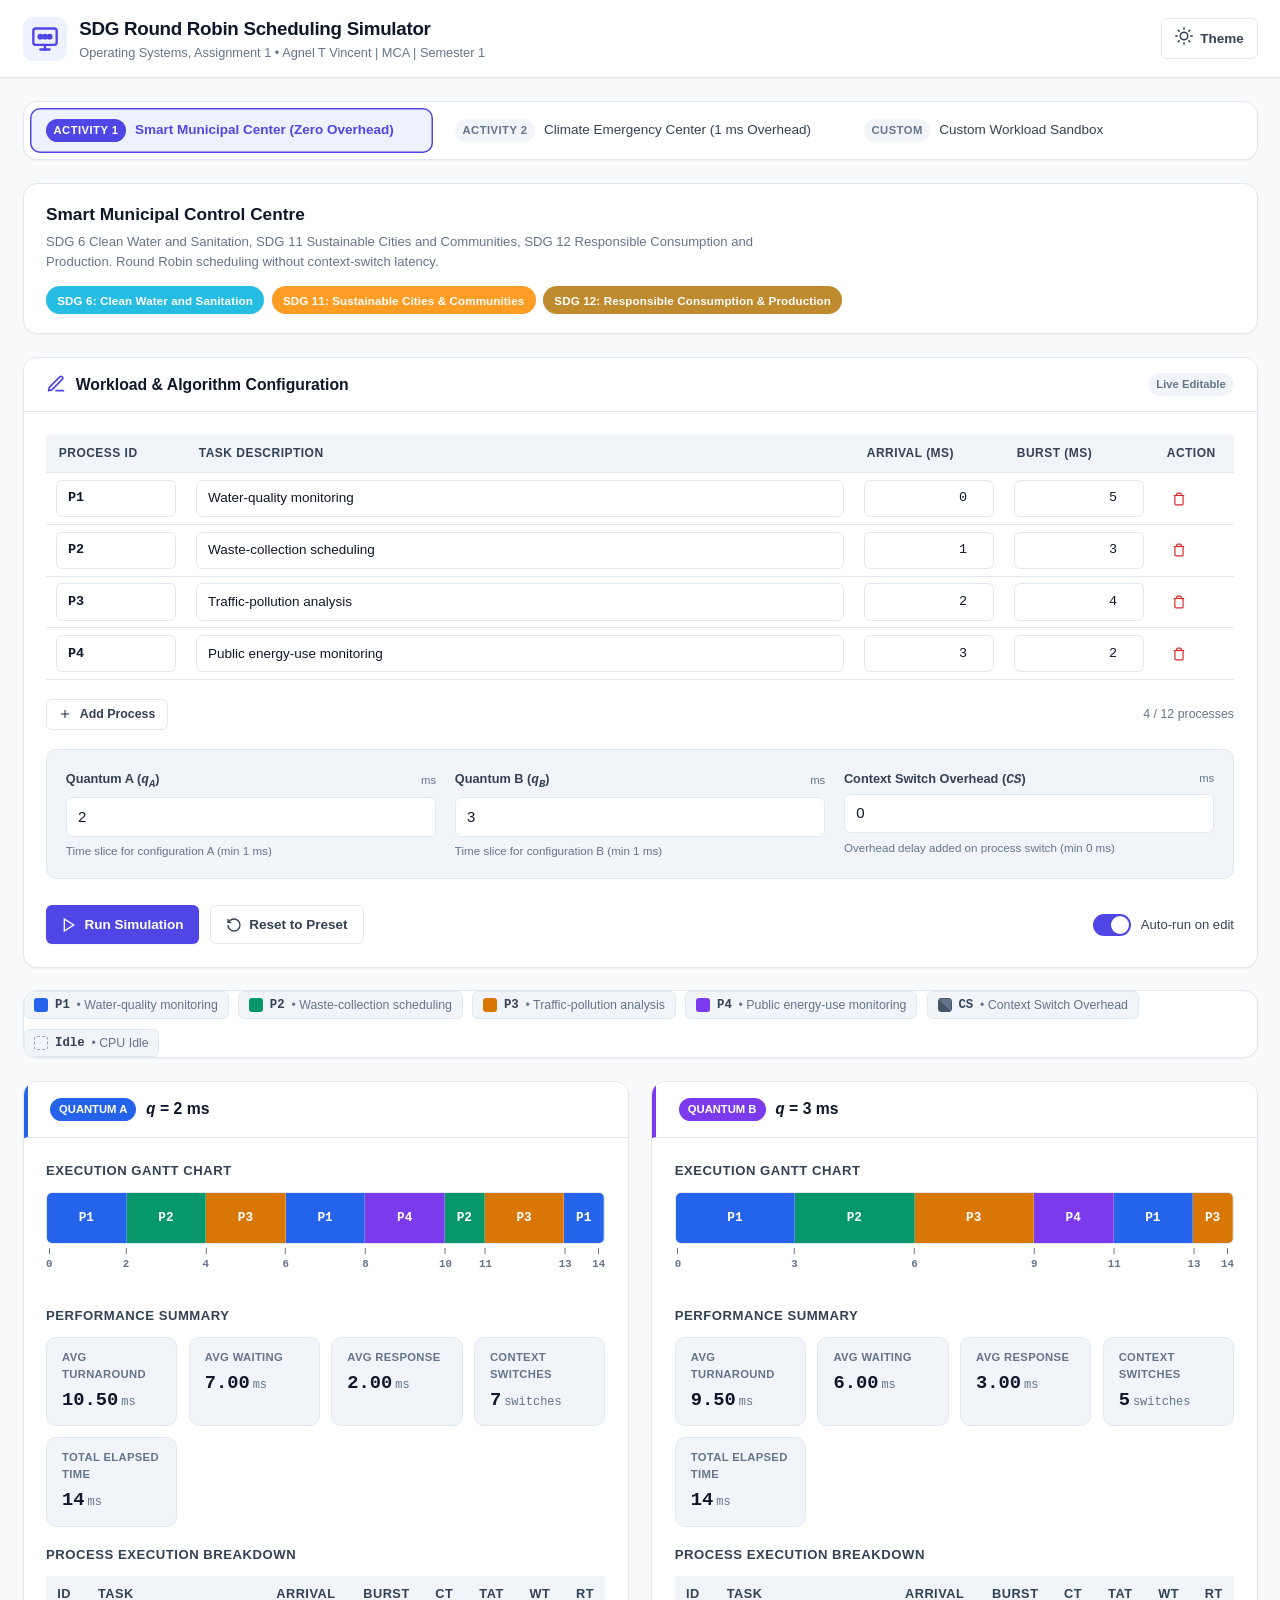
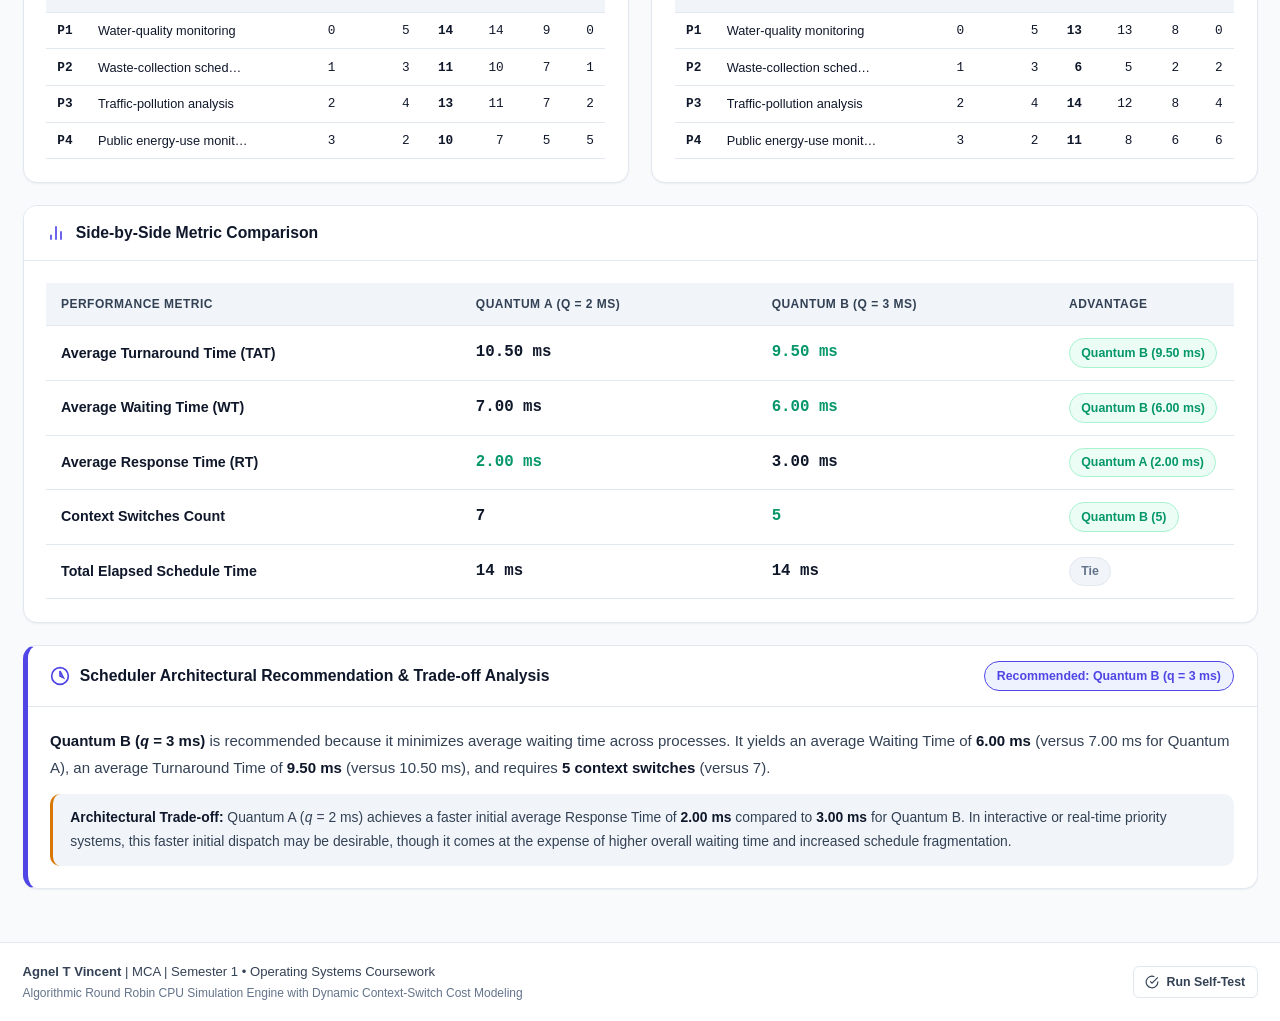
==== OS1 - Roundrobin Scheduler/index.html @ 8d145f1f "draft 1 of os1 roundrobin cpu scheduler" ====
<!DOCTYPE html>
<html lang="en" data-theme="light">
<head>
  <meta charset="UTF-8">
  <meta name="viewport" content="width=device-width, initial-scale=1.0">
  <meta name="description" content="SDG Round Robin CPU Scheduling Simulator - Interactive educational operating systems assignment comparing time quanta and context-switch overhead.">
  <title>SDG Round Robin Scheduling Simulator | OS Assignment 1</title>
  <link rel="stylesheet" href="style.css">
</head>
<body>
  <!-- Header -->
  <header class="app-header">
    <div class="header-container">
      <div class="header-brand">
        <div class="brand-icon" aria-hidden="true">
          <svg width="28" height="28" viewBox="0 0 24 24" fill="none" stroke="currentColor" stroke-width="2" stroke-linecap="round" stroke-linejoin="round">
            <rect x="2" y="3" width="20" height="14" rx="2" ry="2"></rect>
            <line x1="8" y1="21" x2="16" y2="21"></line>
            <line x1="12" y1="17" x2="12" y2="21"></line>
            <circle cx="8" cy="10" r="1.5" fill="currentColor"></circle>
            <circle cx="12" cy="10" r="1.5" fill="currentColor"></circle>
            <circle cx="16" cy="10" r="1.5" fill="currentColor"></circle>
          </svg>
        </div>
        <div>
          <h1 class="header-title">SDG Round Robin Scheduling Simulator</h1>
          <p class="header-subtitle">Operating Systems, Assignment 1 &bull; Agnel T Vincent | MCA | Semester 1</p>
        </div>
      </div>
      <div class="header-actions">
        <button id="theme-toggle-btn" class="btn btn-secondary btn-icon" type="button" aria-label="Toggle dark mode" title="Toggle dark mode">
          <span class="theme-icon light-icon" aria-hidden="true">
            <svg width="18" height="18" viewBox="0 0 24 24" fill="none" stroke="currentColor" stroke-width="2" stroke-linecap="round" stroke-linejoin="round">
              <circle cx="12" cy="12" r="5"></circle>
              <line x1="12" y1="1" x2="12" y2="3"></line>
              <line x1="12" y1="21" x2="12" y2="23"></line>
              <line x1="4.22" y1="4.22" x2="5.64" y2="5.64"></line>
              <line x1="18.36" y1="18.36" x2="19.78" y2="19.78"></line>
              <line x1="1" y1="12" x2="3" y2="12"></line>
              <line x1="21" y1="12" x2="23" y2="12"></line>
              <line x1="4.22" y1="19.78" x2="5.64" y2="18.36"></line>
              <line x1="18.36" y1="5.64" x2="19.78" y2="4.22"></line>
            </svg>
          </span>
          <span class="theme-icon dark-icon" aria-hidden="true">
            <svg width="18" height="18" viewBox="0 0 24 24" fill="none" stroke="currentColor" stroke-width="2" stroke-linecap="round" stroke-linejoin="round">
              <path d="M21 12.79A9 9 0 1 1 11.21 3 7 7 0 0 0 21 12.79z"></path>
            </svg>
          </span>
          <span class="theme-label">Theme</span>
        </button>
      </div>
    </div>
  </header>

  <main class="main-content">
    <!-- Tab Navigation -->
    <nav class="tabs-nav" aria-label="Scenario Tabs">
      <div class="tabs-container">
        <button type="button" class="tab-button active" id="tab-btn-act1" data-tab="act1" role="tab" aria-selected="true" aria-controls="tab-content">
          <span class="tab-badge">Activity 1</span>
          <span class="tab-title">Smart Municipal Center (Zero Overhead)</span>
        </button>
        <button type="button" class="tab-button" id="tab-btn-act2" data-tab="act2" role="tab" aria-selected="false" aria-controls="tab-content">
          <span class="tab-badge">Activity 2</span>
          <span class="tab-title">Climate Emergency Center (1 ms Overhead)</span>
        </button>
        <button type="button" class="tab-button" id="tab-btn-custom" data-tab="custom" role="tab" aria-selected="false" aria-controls="tab-content">
          <span class="tab-badge">Custom</span>
          <span class="tab-title">Custom Workload Sandbox</span>
        </button>
      </div>
    </nav>

    <!-- Active Scenario Banner -->
    <section class="scenario-banner" id="scenario-banner">
      <div class="scenario-meta">
        <h2 class="scenario-title" id="scenario-title">Smart Municipal Control Centre</h2>
        <p class="scenario-desc" id="scenario-desc">Simulating priority scheduling across municipal urban sustainability tasks without context-switch latency.</p>
      </div>
      <div class="sdg-badges" id="sdg-badges" aria-label="UN Sustainable Development Goals">
        <!-- Injected via JavaScript based on active tab -->
      </div>
    </section>

    <!-- Configuration & Input Panel Card -->
    <section class="card config-card" aria-labelledby="config-heading">
      <div class="card-header">
        <div class="card-header-title">
          <svg class="card-icon" width="20" height="20" viewBox="0 0 24 24" fill="none" stroke="currentColor" stroke-width="2" stroke-linecap="round" stroke-linejoin="round">
            <path d="M12 20h9"></path>
            <path d="M16.5 3.5a2.121 2.121 0 0 1 3 3L7 19l-4 1 1-4L16.5 3.5z"></path>
          </svg>
          <h2 id="config-heading">Workload &amp; Algorithm Configuration</h2>
        </div>
        <div class="header-tag">Live Editable</div>
      </div>

      <div class="card-body">
        <!-- Process Table -->
        <div class="table-responsive">
          <table class="table input-table" id="process-input-table">
            <thead>
              <tr>
                <th scope="col" style="width: 140px;">Process ID</th>
                <th scope="col">Task Description</th>
                <th scope="col" style="width: 150px;">Arrival (ms)</th>
                <th scope="col" style="width: 150px;">Burst (ms)</th>
                <th scope="col" style="width: 80px;" class="text-center">Action</th>
              </tr>
            </thead>
            <tbody id="process-table-body">
              <!-- Dynamically populated rows -->
            </tbody>
          </table>
        </div>

        <div class="table-controls">
          <button type="button" class="btn btn-secondary btn-sm" id="add-process-btn">
            <svg width="14" height="14" viewBox="0 0 24 24" fill="none" stroke="currentColor" stroke-width="2">
              <line x1="12" y1="5" x2="12" y2="19"></line>
              <line x1="5" y1="12" x2="19" y2="12"></line>
            </svg>
            Add Process
          </button>
          <span class="process-counter" id="process-counter">4 / 12 processes</span>
        </div>

        <!-- Simulation Parameters Form -->
        <div class="params-grid">
          <div class="form-group">
            <label for="quantum-a-input" class="form-label">
              <span>Quantum A (<var>q<sub>A</sub></var>)</span>
              <span class="param-unit">ms</span>
            </label>
            <input type="number" id="quantum-a-input" class="form-control" min="1" max="100" step="1" required>
            <small class="form-hint">Time slice for configuration A (min 1 ms)</small>
          </div>

          <div class="form-group">
            <label for="quantum-b-input" class="form-label">
              <span>Quantum B (<var>q<sub>B</sub></var>)</span>
              <span class="param-unit">ms</span>
            </label>
            <input type="number" id="quantum-b-input" class="form-control" min="1" max="100" step="1" required>
            <small class="form-hint">Time slice for configuration B (min 1 ms)</small>
          </div>

          <div class="form-group">
            <label for="overhead-input" class="form-label">
              <span>Context Switch Overhead (<var>CS</var>)</span>
              <span class="param-unit">ms</span>
            </label>
            <input type="number" id="overhead-input" class="form-control" min="0" max="20" step="1" required>
            <small class="form-hint">Overhead delay added on process switch (min 0 ms)</small>
          </div>
        </div>

        <!-- Validation message box -->
        <div class="validation-box hidden" id="validation-box" role="alert" aria-live="polite">
          <svg width="18" height="18" viewBox="0 0 24 24" fill="none" stroke="currentColor" stroke-width="2">
            <circle cx="12" cy="12" r="10"></circle>
            <line x1="12" y1="8" x2="12" y2="12"></line>
            <line x1="12" y1="16" x2="12.01" y2="16"></line>
          </svg>
          <div id="validation-message-text">Please correct the highlighted inputs.</div>
        </div>

        <!-- Action Bar -->
        <div class="action-bar">
          <div class="action-buttons">
            <button type="button" class="btn btn-primary" id="run-simulation-btn">
              <svg width="16" height="16" viewBox="0 0 24 24" fill="none" stroke="currentColor" stroke-width="2">
                <polygon points="5 3 19 12 5 21 5 3"></polygon>
              </svg>
              Run Simulation
            </button>
            <button type="button" class="btn btn-secondary" id="reset-preset-btn">
              <svg width="16" height="16" viewBox="0 0 24 24" fill="none" stroke="currentColor" stroke-width="2">
                <path d="M3 12a9 9 0 1 0 9-9 9.75 9.75 0 0 0-6.74 2.74L3 8"></path>
                <path d="M3 3v5h5"></path>
              </svg>
              Reset to Preset
            </button>
          </div>

          <div class="auto-run-toggle">
            <label class="switch-label" for="auto-run-switch">
              <input type="checkbox" id="auto-run-switch" checked>
              <span class="switch-slider"></span>
              <span class="switch-text">Auto-run on edit</span>
            </label>
          </div>
        </div>
      </div>
    </section>

    <!-- Stale Results Warning Banner (shown when inputs are invalid) -->
    <div class="stale-banner hidden" id="stale-banner">
      <svg width="16" height="16" viewBox="0 0 24 24" fill="none" stroke="currentColor" stroke-width="2">
        <path d="M10.29 3.86L1.82 18a2 2 0 0 0 1.71 3h16.94a2 2 0 0 0 1.71-3L13.71 3.86a2 2 0 0 0-3.42 0z"></path>
        <line x1="12" y1="9" x2="12" y2="13"></line>
        <line x1="12" y1="17" x2="12.01" y2="17"></line>
      </svg>
      <span>Input errors detected. Results below are paused until valid inputs are provided.</span>
    </div>

    <!-- Results Section -->
    <div class="results-wrapper" id="results-wrapper">
      
      <!-- Unified Legend -->
      <section class="card legend-card" aria-label="Process and State Legend">
        <div class="legend-container" id="unified-legend">
          <!-- Dynamically populated process colors and CS / Idle tags -->
        </div>
      </section>

      <!-- Side-by-Side Simulation Views -->
      <div class="simulation-comparison-grid">
        <!-- Quantum A Container -->
        <section class="card result-card" id="card-quantum-a" aria-labelledby="heading-qa">
          <div class="card-header card-header-qa">
            <div class="card-header-title">
              <span class="quantum-badge qa-badge">Quantum A</span>
              <h3 id="heading-qa" class="quantum-title"><var>q</var> = <span id="label-val-qa">2</span> ms</h3>
            </div>
          </div>
          <div class="card-body">
            <!-- Gantt Chart -->
            <div class="gantt-section">
              <h4 class="section-subtitle">Execution Gantt Chart</h4>
              <div class="gantt-scroll-container">
                <div class="gantt-track" id="gantt-track-qa">
                  <!-- Injected blocks -->
                </div>
                <div class="gantt-axis" id="gantt-axis-qa">
                  <!-- Injected ticks -->
                </div>
              </div>
            </div>

            <!-- Summary Cards -->
            <div class="summary-section">
              <h4 class="section-subtitle">Performance Summary</h4>
              <div class="summary-grid" id="summary-grid-qa">
                <!-- Injected metric cards -->
              </div>
            </div>

            <!-- Per-Process Results Table -->
            <div class="process-results-section">
              <h4 class="section-subtitle">Process Execution Breakdown</h4>
              <div class="table-responsive">
                <table class="table results-table" id="results-table-qa">
                  <thead>
                    <tr>
                      <th scope="col">ID</th>
                      <th scope="col">Task</th>
                      <th scope="col" class="text-right">Arrival</th>
                      <th scope="col" class="text-right">Burst</th>
                      <th scope="col" class="text-right">CT</th>
                      <th scope="col" class="text-right">TAT</th>
                      <th scope="col" class="text-right">WT</th>
                      <th scope="col" class="text-right">RT</th>
                    </tr>
                  </thead>
                  <tbody id="results-tbody-qa">
                    <!-- Injected rows -->
                  </tbody>
                </table>
              </div>
            </div>
          </div>
        </section>

        <!-- Quantum B Container -->
        <section class="card result-card" id="card-quantum-b" aria-labelledby="heading-qb">
          <div class="card-header card-header-qb">
            <div class="card-header-title">
              <span class="quantum-badge qb-badge">Quantum B</span>
              <h3 id="heading-qb" class="quantum-title"><var>q</var> = <span id="label-val-qb">3</span> ms</h3>
            </div>
          </div>
          <div class="card-body">
            <!-- Gantt Chart -->
            <div class="gantt-section">
              <h4 class="section-subtitle">Execution Gantt Chart</h4>
              <div class="gantt-scroll-container">
                <div class="gantt-track" id="gantt-track-qb">
                  <!-- Injected blocks -->
                </div>
                <div class="gantt-axis" id="gantt-axis-qb">
                  <!-- Injected ticks -->
                </div>
              </div>
            </div>

            <!-- Summary Cards -->
            <div class="summary-section">
              <h4 class="section-subtitle">Performance Summary</h4>
              <div class="summary-grid" id="summary-grid-qb">
                <!-- Injected metric cards -->
              </div>
            </div>

            <!-- Per-Process Results Table -->
            <div class="process-results-section">
              <h4 class="section-subtitle">Process Execution Breakdown</h4>
              <div class="table-responsive">
                <table class="table results-table" id="results-table-qb">
                  <thead>
                    <tr>
                      <th scope="col">ID</th>
                      <th scope="col">Task</th>
                      <th scope="col" class="text-right">Arrival</th>
                      <th scope="col" class="text-right">Burst</th>
                      <th scope="col" class="text-right">CT</th>
                      <th scope="col" class="text-right">TAT</th>
                      <th scope="col" class="text-right">WT</th>
                      <th scope="col" class="text-right">RT</th>
                    </tr>
                  </thead>
                  <tbody id="results-tbody-qb">
                    <!-- Injected rows -->
                  </tbody>
                </table>
              </div>
            </div>
          </div>
        </section>
      </div>

      <!-- Comparative Analysis Table Card -->
      <section class="card comparison-card" aria-labelledby="comparison-heading">
        <div class="card-header">
          <div class="card-header-title">
            <svg class="card-icon" width="20" height="20" viewBox="0 0 24 24" fill="none" stroke="currentColor" stroke-width="2">
              <line x1="18" y1="20" x2="18" y2="10"></line>
              <line x1="12" y1="20" x2="12" y2="4"></line>
              <line x1="6" y1="20" x2="6" y2="14"></line>
            </svg>
            <h2 id="comparison-heading">Side-by-Side Metric Comparison</h2>
          </div>
        </div>
        <div class="card-body">
          <div class="table-responsive">
            <table class="table comparison-table" id="comparison-matrix-table">
              <thead>
                <tr>
                  <th scope="col">Performance Metric</th>
                  <th scope="col" class="text-center" id="col-header-qa">Quantum A</th>
                  <th scope="col" class="text-center" id="col-header-qb">Quantum B</th>
                  <th scope="col" class="text-center" style="width: 180px;">Advantage</th>
                </tr>
              </thead>
              <tbody id="comparison-table-body">
                <!-- Dynamically populated rows -->
              </tbody>
            </table>
          </div>
          <div id="identical-quanta-notice" class="notice-banner hidden">
            <span>Quanta A and B are identical. Both configurations generate equivalent scheduling outcomes.</span>
          </div>
        </div>
      </section>

      <!-- Recommendation & Trade-Off Engine Card -->
      <section class="card recommendation-card" aria-labelledby="rec-heading">
        <div class="card-header">
          <div class="card-header-title">
            <svg class="card-icon" width="20" height="20" viewBox="0 0 24 24" fill="none" stroke="currentColor" stroke-width="2">
              <circle cx="12" cy="12" r="10"></circle>
              <polygon points="12 6 12 12 16 14"></polygon>
            </svg>
            <h2 id="rec-heading">Scheduler Architectural Recommendation &amp; Trade-off Analysis</h2>
          </div>
          <span class="recommendation-badge" id="rec-winner-badge">Determining...</span>
        </div>
        <div class="card-body">
          <div class="recommendation-content" id="recommendation-text-container">
            <!-- Injected recommendation analysis -->
          </div>
        </div>
      </section>

    </div>
  </main>

  <!-- Footer -->
  <footer class="app-footer">
    <div class="footer-container">
      <div class="footer-info">
        <p><strong>Agnel T Vincent</strong> | MCA | Semester 1 &bull; Operating Systems Coursework</p>
        <p class="footer-subtext">Algorithmic Round Robin CPU Simulation Engine with Dynamic Context-Switch Cost Modeling</p>
      </div>
      <div class="footer-actions">
        <button type="button" class="btn btn-secondary btn-sm" id="open-self-test-btn">
          <svg width="14" height="14" viewBox="0 0 24 24" fill="none" stroke="currentColor" stroke-width="2">
            <path d="M22 11.08V12a10 10 0 1 1-5.93-9.14"></path>
            <polyline points="22 4 12 14.01 9 11.01"></polyline>
          </svg>
          Run Self-Test
        </button>
      </div>
    </div>
  </footer>

  <!-- Self-Test Modal Dialog -->
  <dialog class="modal-dialog" id="self-test-modal" aria-labelledby="modal-test-title">
    <div class="modal-content">
      <div class="modal-header">
        <div class="modal-header-title">
          <svg width="22" height="22" viewBox="0 0 24 24" fill="none" stroke="currentColor" stroke-width="2">
            <path d="M22 11.08V12a10 10 0 1 1-5.93-9.14"></path>
            <polyline points="22 4 12 14.01 9 11.01"></polyline>
          </svg>
          <h2 id="modal-test-title">Algorithmic Engine Self-Test Diagnostics</h2>
        </div>
        <button type="button" class="btn-close" id="close-modal-btn" aria-label="Close dialog">&times;</button>
      </div>
      <div class="modal-body" id="modal-test-body">
        <!-- Dynamically injected test results -->
      </div>
      <div class="modal-footer">
        <span class="modal-status-text" id="modal-status-summary">Checking test suites...</span>
        <button type="button" class="btn btn-secondary" id="close-modal-bottom-btn">Close</button>
      </div>
    </div>
  </dialog>

  <script src="script.js"></script>
</body>
</html>
---- OS1 - Roundrobin Scheduler/style.css ----
/*
 * SDG Round Robin CPU Scheduling Simulator
 * Comprehensive Design System & Stylesheet
 * Vanilla CSS - Zero external fonts or CDNs
 */

:root {
  /* Color Palette - Light Theme */
  --bg-base: #f8fafc;
  --bg-surface: #ffffff;
  --bg-card: #ffffff;
  --bg-subtle: #f1f5f9;
  
  --border-color: #e2e8f0;
  --border-focus: #6366f1;
  --border-subtle: #cbd5e1;

  --text-primary: #0f172a;
  --text-secondary: #334155;
  --text-muted: #64748b;
  --text-inverse: #ffffff;

  --primary-accent: #4f46e5;
  --primary-hover: #4338ca;
  --primary-subtle: #eef2ff;

  --success: #059669;
  --success-subtle: #ecfdf5;
  --success-border: #a7f3d0;

  --danger: #dc2626;
  --danger-subtle: #fef2f2;
  --danger-border: #fecaca;

  --warning: #d97706;
  --warning-subtle: #fffbeb;
  --warning-border: #fde68a;

  --info: #0284c7;
  --info-subtle: #f0f9ff;

  /* Quantum identifiers */
  --qa-accent: #2563eb;
  --qa-subtle: #eff6ff;
  --qb-accent: #7c3aed;
  --qb-subtle: #f5f3ff;

  /* State Blocks */
  --cs-bg: repeating-linear-gradient(45deg, #475569, #475569 8px, #64748b 8px, #64748b 16px);
  --cs-color: #ffffff;
  --idle-bg: #f1f5f9;
  --idle-border: #94a3b8;
  --idle-color: #475569;

  /* 12 Distinct Accessible Process Colors */
  --p1-color: #2563eb;
  --p2-color: #059669;
  --p3-color: #d97706;
  --p4-color: #7c3aed;
  --p5-color: #db2777;
  --p6-color: #0891b2;
  --p7-color: #65a30d;
  --p8-color: #ea580c;
  --p9-color: #4f46e5;
  --p10-color: #0d9488;
  --p11-color: #be123c;
  --p12-color: #9333ea;

  /* Typography */
  --font-sans: -apple-system, BlinkMacSystemFont, "Segoe UI", Roboto, "Helvetica Neue", Arial, sans-serif;
  --font-mono: ui-monospace, "SFMono-Regular", Menlo, Monaco, Consolas, "Liberation Mono", "Courier New", monospace;

  /* Shadows & Elevation */
  --shadow-sm: 0 1px 2px 0 rgba(0, 0, 0, 0.05);
  --shadow-md: 0 4px 6px -1px rgba(0, 0, 0, 0.08), 0 2px 4px -1px rgba(0, 0, 0, 0.04);
  --shadow-lg: 0 10px 15px -3px rgba(0, 0, 0, 0.08), 0 4px 6px -2px rgba(0, 0, 0, 0.04);

  /* Spacing & Transitions */
  --radius-sm: 6px;
  --radius-md: 10px;
  --radius-lg: 14px;
  --transition-fast: 150ms cubic-bezier(0.4, 0, 0.2, 1);
  --transition-normal: 200ms cubic-bezier(0.4, 0, 0.2, 1);
}

/* Dark Theme Overrides */
[data-theme="dark"] {
  --bg-base: #0b0f19;
  --bg-surface: #111827;
  --bg-card: #1e293b;
  --bg-subtle: #0f172a;

  --border-color: #334155;
  --border-focus: #818cf8;
  --border-subtle: #1e293b;

  --text-primary: #f8fafc;
  --text-secondary: #cbd5e1;
  --text-muted: #94a3b8;
  --text-inverse: #0f172a;

  --primary-accent: #6366f1;
  --primary-hover: #818cf8;
  --primary-subtle: rgba(99, 102, 241, 0.15);

  --success: #10b981;
  --success-subtle: rgba(16, 185, 129, 0.15);
  --success-border: #065f46;

  --danger: #f87171;
  --danger-subtle: rgba(239, 68, 68, 0.15);
  --danger-border: #7f1d1d;

  --warning: #fbbf24;
  --warning-subtle: rgba(245, 158, 11, 0.15);
  --warning-border: #78350f;

  --info: #38bdf8;
  --info-subtle: rgba(56, 189, 248, 0.15);

  --qa-accent: #3b82f6;
  --qa-subtle: rgba(59, 130, 246, 0.15);
  --qb-accent: #8b5cf6;
  --qb-subtle: rgba(139, 92, 246, 0.15);

  --cs-bg: repeating-linear-gradient(45deg, #334155, #334155 8px, #475569 8px, #475569 16px);
  --cs-color: #f1f5f9;
  --idle-bg: #1e293b;
  --idle-border: #475569;
  --idle-color: #94a3b8;

  --shadow-sm: 0 1px 2px 0 rgba(0, 0, 0, 0.3);
  --shadow-md: 0 4px 6px -1px rgba(0, 0, 0, 0.4), 0 2px 4px -1px rgba(0, 0, 0, 0.2);
  --shadow-lg: 0 10px 15px -3px rgba(0, 0, 0, 0.5), 0 4px 6px -2px rgba(0, 0, 0, 0.3);
}

/* ============================================================================
   Base & Reset
   ============================================================================ */
*, *::before, *::after {
  box-sizing: border-box;
  margin: 0;
  padding: 0;
}

html {
  font-size: 15px;
  line-height: 1.5;
  -webkit-text-size-adjust: 100%;
}

body {
  font-family: var(--font-sans);
  background-color: var(--bg-base);
  color: var(--text-primary);
  min-height: 100vh;
  display: flex;
  flex-direction: column;
  transition: background-color var(--transition-normal), color var(--transition-normal);
}

input, button, select, textarea {
  font-family: inherit;
  font-size: inherit;
  line-height: inherit;
  color: inherit;
}

button {
  cursor: pointer;
  border: none;
  background: none;
}

code, kbd, samp, pre, var {
  font-family: var(--font-mono);
}

/* Accessible hidden */
.visually-hidden {
  position: absolute;
  width: 1px;
  height: 1px;
  padding: 0;
  margin: -1px;
  overflow: hidden;
  clip: rect(0, 0, 0, 0);
  white-space: nowrap;
  border-width: 0;
}

.hidden {
  display: none !important;
}

/* Focus styles for keyboard accessibility */
:focus-visible {
  outline: 2px solid var(--border-focus);
  outline-offset: 2px;
}

/* ============================================================================
   Layout & Container
   ============================================================================ */
.app-header {
  background-color: var(--bg-surface);
  border-bottom: 1px solid var(--border-color);
  padding: 1rem 1.5rem;
  position: sticky;
  top: 0;
  z-index: 40;
  box-shadow: var(--shadow-sm);
}

.header-container {
  max-width: 1400px;
  margin: 0 auto;
  display: flex;
  align-items: center;
  justify-content: space-between;
  gap: 1rem;
}

.header-brand {
  display: flex;
  align-items: center;
  gap: 0.85rem;
}

.brand-icon {
  display: flex;
  align-items: center;
  justify-content: center;
  width: 44px;
  height: 44px;
  border-radius: var(--radius-md);
  background: var(--primary-subtle);
  color: var(--primary-accent);
  flex-shrink: 0;
}

.header-title {
  font-size: 1.25rem;
  font-weight: 700;
  color: var(--text-primary);
  letter-spacing: -0.015em;
}

.header-subtitle {
  font-size: 0.85rem;
  color: var(--text-muted);
}

.header-actions {
  display: flex;
  align-items: center;
  gap: 0.75rem;
}

.main-content {
  flex: 1;
  max-width: 1400px;
  width: 100%;
  margin: 0 auto;
  padding: 1.5rem;
  display: flex;
  flex-direction: column;
  gap: 1.5rem;
}

/* ============================================================================
   Theme Toggle & Buttons
   ============================================================================ */
.btn {
  display: inline-flex;
  align-items: center;
  justify-content: center;
  gap: 0.5rem;
  font-weight: 600;
  padding: 0.55rem 1rem;
  border-radius: var(--radius-sm);
  transition: all var(--transition-fast);
  white-space: nowrap;
  font-size: 0.9rem;
}

.btn-sm {
  padding: 0.35rem 0.75rem;
  font-size: 0.825rem;
}

.btn-primary {
  background-color: var(--primary-accent);
  color: var(--text-inverse);
  box-shadow: var(--shadow-sm);
}

.btn-primary:hover {
  background-color: var(--primary-hover);
  transform: translateY(-1px);
}

.btn-secondary {
  background-color: var(--bg-surface);
  color: var(--text-secondary);
  border: 1px solid var(--border-color);
}

.btn-secondary:hover {
  background-color: var(--bg-subtle);
  color: var(--text-primary);
  border-color: var(--border-subtle);
}

.btn-danger-outline {
  color: var(--danger);
  border: 1px solid transparent;
  padding: 0.35rem 0.5rem;
  border-radius: var(--radius-sm);
}

.btn-danger-outline:hover:not(:disabled) {
  background-color: var(--danger-subtle);
  border-color: var(--danger-border);
}

.btn-danger-outline:disabled {
  opacity: 0.35;
  cursor: not-allowed;
}

.btn-icon {
  padding: 0.5rem 0.85rem;
}

/* Theme switch icons */
[data-theme="light"] .dark-icon {
  display: none;
}
[data-theme="dark"] .light-icon {
  display: none;
}

/* ============================================================================
   Tabs Navigation
   ============================================================================ */
.tabs-nav {
  background-color: var(--bg-surface);
  border: 1px solid var(--border-color);
  border-radius: var(--radius-lg);
  padding: 0.4rem;
  box-shadow: var(--shadow-sm);
}

.tabs-container {
  display: flex;
  gap: 0.4rem;
  flex-wrap: wrap;
}

.tab-button {
  flex: 1 1 240px;
  display: flex;
  align-items: center;
  gap: 0.6rem;
  padding: 0.75rem 1.1rem;
  border-radius: var(--radius-md);
  color: var(--text-secondary);
  background-color: transparent;
  transition: all var(--transition-fast);
  text-align: left;
}

.tab-button:hover {
  background-color: var(--bg-subtle);
  color: var(--text-primary);
}

.tab-button.active {
  background-color: var(--primary-subtle);
  color: var(--primary-accent);
  font-weight: 600;
  box-shadow: inset 0 0 0 1.5px var(--primary-accent);
}

.tab-badge {
  font-size: 0.75rem;
  padding: 0.2rem 0.5rem;
  border-radius: 999px;
  background-color: var(--bg-subtle);
  color: var(--text-muted);
  font-weight: 700;
  text-transform: uppercase;
  letter-spacing: 0.04em;
}

.tab-button.active .tab-badge {
  background-color: var(--primary-accent);
  color: var(--text-inverse);
}

.tab-title {
  font-size: 0.9rem;
  white-space: nowrap;
  overflow: hidden;
  text-overflow: ellipsis;
}

/* ============================================================================
   Scenario Banner & SDG Badges
   ============================================================================ */
.scenario-banner {
  background-color: var(--bg-surface);
  border: 1px solid var(--border-color);
  border-radius: var(--radius-lg);
  padding: 1.25rem 1.5rem;
  display: flex;
  flex-wrap: wrap;
  align-items: center;
  justify-content: space-between;
  gap: 1rem;
  box-shadow: var(--shadow-sm);
}

.scenario-title {
  font-size: 1.15rem;
  font-weight: 700;
  color: var(--text-primary);
  margin-bottom: 0.25rem;
}

.scenario-desc {
  font-size: 0.875rem;
  color: var(--text-muted);
  max-width: 720px;
}

.sdg-badges {
  display: flex;
  flex-wrap: wrap;
  gap: 0.5rem;
  align-items: center;
}

.sdg-pill {
  display: inline-flex;
  align-items: center;
  gap: 0.4rem;
  padding: 0.35rem 0.75rem;
  border-radius: 999px;
  font-size: 0.775rem;
  font-weight: 600;
  color: #ffffff;
  box-shadow: var(--shadow-sm);
  letter-spacing: 0.01em;
}

/* ============================================================================
   Card Component
   ============================================================================ */
.card {
  background-color: var(--bg-card);
  border: 1px solid var(--border-color);
  border-radius: var(--radius-lg);
  box-shadow: var(--shadow-sm);
  overflow: hidden;
  transition: border-color var(--transition-fast), box-shadow var(--transition-fast);
}

.card:hover {
  box-shadow: var(--shadow-md);
}

.card-header {
  padding: 1rem 1.5rem;
  border-bottom: 1px solid var(--border-color);
  background-color: var(--bg-surface);
  display: flex;
  align-items: center;
  justify-content: space-between;
  gap: 1rem;
}

.card-header-title {
  display: flex;
  align-items: center;
  gap: 0.65rem;
}

.card-header-title h2,
.card-header-title h3 {
  font-size: 1.05rem;
  font-weight: 700;
  color: var(--text-primary);
}

.card-icon {
  color: var(--primary-accent);
}

.header-tag {
  font-size: 0.75rem;
  font-weight: 600;
  padding: 0.2rem 0.55rem;
  border-radius: 999px;
  background-color: var(--bg-subtle);
  color: var(--text-muted);
}

.card-body {
  padding: 1.5rem;
  display: flex;
  flex-direction: column;
  gap: 1.25rem;
}

/* ============================================================================
   Forms & Process Input Table
   ============================================================================ */
.table-responsive {
  width: 100%;
  overflow-x: auto;
  -webkit-overflow-scrolling: touch;
}

.table {
  width: 100%;
  border-collapse: collapse;
  text-align: left;
  font-size: 0.9rem;
}

.table th {
  padding: 0.65rem 0.85rem;
  background-color: var(--bg-subtle);
  color: var(--text-secondary);
  font-weight: 600;
  font-size: 0.8rem;
  text-transform: uppercase;
  letter-spacing: 0.04em;
  border-bottom: 1px solid var(--border-color);
  white-space: nowrap;
}

.table td {
  padding: 0.6rem 0.85rem;
  border-bottom: 1px solid var(--border-color);
  color: var(--text-primary);
  vertical-align: middle;
}

.input-table tbody tr:hover {
  background-color: var(--bg-subtle);
}

.input-table td {
  padding: 0.45rem 0.65rem;
}

.form-control {
  width: 100%;
  padding: 0.5rem 0.75rem;
  border: 1px solid var(--border-color);
  border-radius: var(--radius-sm);
  background-color: var(--bg-surface);
  color: var(--text-primary);
  transition: border-color var(--transition-fast), box-shadow var(--transition-fast);
}

.form-control:focus {
  border-color: var(--border-focus);
  box-shadow: 0 0 0 3px var(--primary-subtle);
}

.form-control.input-error {
  border-color: var(--danger) !important;
  background-color: var(--danger-subtle) !important;
}

.form-control.input-error:focus {
  box-shadow: 0 0 0 3px var(--danger-subtle);
}

.cell-input-id {
  font-family: var(--font-mono);
  font-weight: 700;
  width: 100%;
}

.cell-input-task {
  width: 100%;
}

.cell-input-num {
  font-family: var(--font-mono);
  text-align: right;
  width: 100%;
}

.table-controls {
  display: flex;
  align-items: center;
  justify-content: space-between;
  gap: 1rem;
}

.process-counter {
  font-size: 0.825rem;
  color: var(--text-muted);
  font-weight: 500;
}

/* Parameters Form Grid */
.params-grid {
  display: grid;
  grid-template-columns: repeat(auto-fit, minmax(220px, 1fr));
  gap: 1.25rem;
  padding: 1.25rem;
  background-color: var(--bg-subtle);
  border-radius: var(--radius-md);
  border: 1px solid var(--border-color);
}

.form-group {
  display: flex;
  flex-direction: column;
  gap: 0.35rem;
}

.form-label {
  font-size: 0.85rem;
  font-weight: 600;
  color: var(--text-secondary);
  display: flex;
  justify-content: space-between;
  align-items: center;
}

.param-unit {
  font-size: 0.75rem;
  color: var(--text-muted);
  font-weight: normal;
}

.form-hint {
  font-size: 0.775rem;
  color: var(--text-muted);
}

/* Validation Box */
.validation-box {
  display: flex;
  align-items: flex-start;
  gap: 0.75rem;
  padding: 0.85rem 1rem;
  border-radius: var(--radius-md);
  background-color: var(--danger-subtle);
  border: 1px solid var(--danger-border);
  color: var(--danger);
  font-size: 0.875rem;
}

.validation-box svg {
  flex-shrink: 0;
  margin-top: 0.15rem;
}

.stale-banner {
  display: flex;
  align-items: center;
  gap: 0.75rem;
  padding: 0.85rem 1.25rem;
  border-radius: var(--radius-md);
  background-color: var(--warning-subtle);
  border: 1px solid var(--warning-border);
  color: var(--warning);
  font-size: 0.875rem;
  font-weight: 500;
}

/* Action Bar */
.action-bar {
  display: flex;
  flex-wrap: wrap;
  align-items: center;
  justify-content: space-between;
  gap: 1rem;
  padding-top: 0.5rem;
}

.action-buttons {
  display: flex;
  flex-wrap: wrap;
  gap: 0.75rem;
}

/* Auto-run Toggle Switch */
.auto-run-toggle {
  display: flex;
  align-items: center;
}

.switch-label {
  display: inline-flex;
  align-items: center;
  gap: 0.65rem;
  cursor: pointer;
  user-select: none;
}

.switch-label input {
  position: absolute;
  opacity: 0;
  width: 0;
  height: 0;
}

.switch-slider {
  position: relative;
  width: 38px;
  height: 22px;
  background-color: var(--border-subtle);
  border-radius: 999px;
  transition: background-color var(--transition-fast);
}

.switch-slider::before {
  content: "";
  position: absolute;
  top: 2px;
  left: 2px;
  width: 18px;
  height: 18px;
  border-radius: 50%;
  background-color: #ffffff;
  box-shadow: var(--shadow-sm);
  transition: transform var(--transition-fast);
}

.switch-label input:checked + .switch-slider {
  background-color: var(--primary-accent);
}

.switch-label input:checked + .switch-slider::before {
  transform: translateX(16px);
}

.switch-text {
  font-size: 0.875rem;
  font-weight: 500;
  color: var(--text-secondary);
}

/* ============================================================================
   Results Section & Gantt Charts
   ============================================================================ */
.results-wrapper {
  display: flex;
  flex-direction: column;
  gap: 1.5rem;
  transition: opacity var(--transition-normal);
}

.results-wrapper.stale-opacity {
  opacity: 0.45;
  pointer-events: none;
}

/* Unified Legend Card */
.legend-card .card-body {
  padding: 0.75rem 1.25rem;
}

.legend-container {
  display: flex;
  flex-wrap: wrap;
  align-items: center;
  gap: 0.65rem;
  font-size: 0.825rem;
}

.legend-item {
  display: inline-flex;
  align-items: center;
  gap: 0.45rem;
  padding: 0.25rem 0.65rem;
  border-radius: var(--radius-sm);
  background-color: var(--bg-subtle);
  border: 1px solid var(--border-color);
  color: var(--text-secondary);
}

.legend-color-box {
  width: 14px;
  height: 14px;
  border-radius: 3px;
  flex-shrink: 0;
}

.legend-color-cs {
  background: var(--cs-bg);
  border: 1px solid #475569;
}

.legend-color-idle {
  background: var(--idle-bg);
  border: 1px dashed var(--idle-border);
}

/* Side by Side Results Grid */
.simulation-comparison-grid {
  display: grid;
  grid-template-columns: repeat(auto-fit, minmax(480px, 1fr));
  gap: 1.5rem;
}

.qa-badge {
  background-color: var(--qa-accent);
  color: #ffffff;
  padding: 0.2rem 0.6rem;
  border-radius: 999px;
  font-size: 0.75rem;
  font-weight: 700;
  text-transform: uppercase;
}

.qb-badge {
  background-color: var(--qb-accent);
  color: #ffffff;
  padding: 0.2rem 0.6rem;
  border-radius: 999px;
  font-size: 0.75rem;
  font-weight: 700;
  text-transform: uppercase;
}

.card-header-qa {
  border-left: 4px solid var(--qa-accent);
}

.card-header-qb {
  border-left: 4px solid var(--qb-accent);
}

.quantum-title {
  font-size: 1.1rem;
  font-weight: 700;
}

.section-subtitle {
  font-size: 0.875rem;
  font-weight: 700;
  color: var(--text-secondary);
  text-transform: uppercase;
  letter-spacing: 0.04em;
  margin-bottom: 0.75rem;
}

/* Gantt Track and Blocks */
.gantt-scroll-container {
  width: 100%;
  overflow-x: auto;
  padding-bottom: 0.75rem;
  -webkit-overflow-scrolling: touch;
}

.gantt-track {
  display: flex;
  width: 100%;
  min-width: 500px;
  height: 52px;
  border-radius: var(--radius-sm);
  background-color: var(--bg-subtle);
  border: 1px solid var(--border-color);
  overflow: hidden;
  box-shadow: inset 0 1px 2px rgba(0,0,0,0.06);
}

.gantt-block {
  display: flex;
  align-items: center;
  justify-content: center;
  height: 100%;
  color: #ffffff;
  font-weight: 700;
  font-size: 0.85rem;
  position: relative;
  transition: transform var(--transition-fast), filter var(--transition-fast);
  cursor: default;
  border-right: 1px solid rgba(255, 255, 255, 0.25);
  box-sizing: border-box;
  user-select: none;
}

.gantt-block:hover {
  filter: brightness(1.12);
  z-index: 5;
  box-shadow: 0 4px 8px rgba(0,0,0,0.25);
}

.gantt-block-text {
  overflow: hidden;
  text-overflow: ellipsis;
  white-space: nowrap;
  padding: 0 3px;
  font-family: var(--font-mono);
}

.gantt-block-cs {
  background: var(--cs-bg);
  color: var(--cs-color);
}

.gantt-block-idle {
  background: var(--idle-bg);
  color: var(--idle-color);
  border: 1px dashed var(--idle-border);
}

/* Gantt Axis & Ticks */
.gantt-axis {
  position: relative;
  width: 100%;
  min-width: 500px;
  height: 28px;
  margin-top: 4px;
}

.gantt-tick {
  position: absolute;
  top: 0;
  display: flex;
  flex-direction: column;
  align-items: center;
}

.gantt-tick-line {
  width: 1px;
  height: 6px;
  background-color: var(--text-muted);
}

.gantt-tick-label {
  font-size: 0.72rem;
  font-family: var(--font-mono);
  color: var(--text-muted);
  font-weight: 600;
  margin-top: 2px;
  white-space: nowrap;
}

/* Summary Grid Cards */
.summary-grid {
  display: grid;
  grid-template-columns: repeat(auto-fit, minmax(130px, 1fr));
  gap: 0.75rem;
}

.summary-card {
  background-color: var(--bg-subtle);
  border: 1px solid var(--border-color);
  border-radius: var(--radius-md);
  padding: 0.75rem 1rem;
  display: flex;
  flex-direction: column;
  gap: 0.2rem;
}

.summary-label {
  font-size: 0.75rem;
  font-weight: 600;
  color: var(--text-muted);
  text-transform: uppercase;
  letter-spacing: 0.03em;
}

.summary-value {
  font-size: 1.25rem;
  font-weight: 700;
  font-family: var(--font-mono);
  color: var(--text-primary);
}

.summary-unit {
  font-size: 0.8rem;
  font-weight: normal;
  color: var(--text-muted);
  margin-left: 0.2rem;
}

/* Results Table */
.results-table th,
.results-table td {
  padding: 0.55rem 0.75rem;
  font-size: 0.85rem;
}

.results-table td.text-right {
  text-align: right;
  font-family: var(--font-mono);
}

.results-table th.text-right {
  text-align: right;
}

.process-task-cell {
  max-width: 160px;
  overflow: hidden;
  text-overflow: ellipsis;
  white-space: nowrap;
}

/* ============================================================================
   Comparison Table & Recommendation
   ============================================================================ */
.comparison-table {
  font-size: 0.95rem;
}

.comparison-table th,
.comparison-table td {
  padding: 0.8rem 1rem;
}

.comparison-metric-name {
  font-weight: 600;
  color: var(--text-secondary);
}

.metric-val {
  font-family: var(--font-mono);
  font-weight: 700;
  font-size: 1.05rem;
}

.badge-win {
  display: inline-flex;
  align-items: center;
  gap: 0.35rem;
  padding: 0.3rem 0.75rem;
  border-radius: 999px;
  background-color: var(--success-subtle);
  color: var(--success);
  font-weight: 700;
  font-size: 0.825rem;
  border: 1px solid var(--success-border);
}

.badge-tie {
  display: inline-flex;
  align-items: center;
  padding: 0.3rem 0.75rem;
  border-radius: 999px;
  background-color: var(--bg-subtle);
  color: var(--text-muted);
  font-weight: 600;
  font-size: 0.825rem;
  border: 1px solid var(--border-color);
}

.notice-banner {
  padding: 0.75rem 1rem;
  border-radius: var(--radius-md);
  background-color: var(--info-subtle);
  border: 1px solid var(--info);
  color: var(--info);
  font-size: 0.875rem;
  margin-top: 1rem;
}

/* Recommendation Box */
.recommendation-card {
  border-left: 5px solid var(--primary-accent);
}

.recommendation-badge {
  font-size: 0.825rem;
  font-weight: 700;
  padding: 0.3rem 0.8rem;
  border-radius: 999px;
  background-color: var(--primary-subtle);
  color: var(--primary-accent);
  border: 1px solid var(--primary-accent);
}

.recommendation-content {
  display: flex;
  flex-direction: column;
  gap: 0.85rem;
  font-size: 1rem;
  line-height: 1.65;
  color: var(--text-secondary);
}

.recommendation-content strong {
  color: var(--text-primary);
}

.tradeoff-box {
  background-color: var(--bg-subtle);
  border-radius: var(--radius-md);
  padding: 0.85rem 1.15rem;
  border-left: 3px solid var(--warning);
  font-size: 0.925rem;
  color: var(--text-secondary);
}

/* ============================================================================
   Footer & Modal
   ============================================================================ */
.app-footer {
  background-color: var(--bg-surface);
  border-top: 1px solid var(--border-color);
  padding: 1.25rem 1.5rem;
  margin-top: 2rem;
}

.footer-container {
  max-width: 1400px;
  margin: 0 auto;
  display: flex;
  flex-wrap: wrap;
  align-items: center;
  justify-content: space-between;
  gap: 1rem;
}

.footer-info p {
  font-size: 0.875rem;
  color: var(--text-secondary);
}

.footer-subtext {
  font-size: 0.8rem !important;
  color: var(--text-muted) !important;
  margin-top: 0.2rem;
}

/* Self-Test Modal Dialog */
.modal-dialog {
  border: none;
  background: transparent;
  padding: 1.5rem;
  max-width: 820px;
  width: 90%;
  margin: auto;
}

.modal-dialog::backdrop {
  background-color: rgba(15, 23, 42, 0.65);
  backdrop-filter: blur(4px);
}

.modal-content {
  background-color: var(--bg-card);
  border: 1px solid var(--border-color);
  border-radius: var(--radius-lg);
  box-shadow: var(--shadow-lg);
  display: flex;
  flex-direction: column;
  max-height: 85vh;
  overflow: hidden;
}

.modal-header {
  padding: 1.25rem 1.5rem;
  border-bottom: 1px solid var(--border-color);
  background-color: var(--bg-surface);
  display: flex;
  align-items: center;
  justify-content: space-between;
  gap: 1rem;
}

.modal-header-title {
  display: flex;
  align-items: center;
  gap: 0.65rem;
  color: var(--text-primary);
}

.modal-header-title h2 {
  font-size: 1.15rem;
  font-weight: 700;
}

.btn-close {
  font-size: 1.5rem;
  line-height: 1;
  color: var(--text-muted);
  padding: 0.25rem 0.5rem;
  border-radius: var(--radius-sm);
}

.btn-close:hover {
  color: var(--text-primary);
  background-color: var(--bg-subtle);
}

.modal-body {
  padding: 1.5rem;
  overflow-y: auto;
  display: flex;
  flex-direction: column;
  gap: 1.25rem;
}

.modal-footer {
  padding: 1rem 1.5rem;
  border-top: 1px solid var(--border-color);
  background-color: var(--bg-surface);
  display: flex;
  align-items: center;
  justify-content: space-between;
  gap: 1rem;
}

.test-case-item {
  border: 1px solid var(--border-color);
  border-radius: var(--radius-md);
  padding: 1rem;
  background-color: var(--bg-surface);
  display: flex;
  flex-direction: column;
  gap: 0.65rem;
}

.test-case-header {
  display: flex;
  align-items: center;
  justify-content: space-between;
  gap: 1rem;
}

.test-case-title {
  font-size: 0.95rem;
  font-weight: 700;
  color: var(--text-primary);
}

.badge-pass {
  background-color: var(--success-subtle);
  color: var(--success);
  border: 1px solid var(--success-border);
  padding: 0.2rem 0.65rem;
  border-radius: 999px;
  font-size: 0.775rem;
  font-weight: 700;
}

.badge-fail {
  background-color: var(--danger-subtle);
  color: var(--danger);
  border: 1px solid var(--danger-border);
  padding: 0.2rem 0.65rem;
  border-radius: 999px;
  font-size: 0.775rem;
  font-weight: 700;
}

.test-diff-list {
  background-color: var(--danger-subtle);
  border: 1px solid var(--danger-border);
  border-radius: var(--radius-sm);
  padding: 0.75rem 1rem;
  list-style-type: square;
  list-style-position: inside;
  font-size: 0.85rem;
  color: var(--danger);
}

.test-spec-grid {
  display: grid;
  grid-template-columns: repeat(auto-fit, minmax(130px, 1fr));
  gap: 0.5rem;
  font-size: 0.8rem;
  background-color: var(--bg-subtle);
  padding: 0.6rem 0.85rem;
  border-radius: var(--radius-sm);
}

.test-spec-grid span {
  color: var(--text-muted);
}

.test-spec-grid strong {
  color: var(--text-primary);
  font-family: var(--font-mono);
}

/* ============================================================================
   Accessibility & Reduced Motion
   ============================================================================ */
@media (prefers-reduced-motion: reduce) {
  *, *::before, *::after {
    animation-duration: 0.01ms !important;
    animation-iteration-count: 1 !important;
    transition-duration: 0.01ms !important;
    scroll-behavior: auto !important;
  }
}

/* ============================================================================
   Responsive Breakpoints
   ============================================================================ */
@media (max-width: 900px) {
  .simulation-comparison-grid {
    grid-template-columns: 1fr;
  }

  .main-content {
    padding: 1rem;
  }

  .scenario-banner {
    flex-direction: column;
    align-items: flex-start;
  }
}

@media (max-width: 600px) {
  .header-brand {
    gap: 0.5rem;
  }

  .header-title {
    font-size: 1.05rem;
  }

  .header-subtitle {
    font-size: 0.75rem;
  }

  .tab-button {
    flex: 1 1 100%;
  }

  .params-grid {
    grid-template-columns: 1fr;
  }

  .action-bar {
    flex-direction: column;
    align-items: stretch;
  }

  .action-buttons {
    flex-direction: column;
  }

  .action-buttons .btn {
    width: 100%;
  }

  .auto-run-toggle {
    justify-content: center;
  }

  .footer-container {
    flex-direction: column;
    text-align: center;
  }
}

/* ============================================================================
   Print Stylesheet
   ============================================================================ */
@media print {
  body {
    background-color: #ffffff !important;
    color: #000000 !important;
    font-size: 12pt;
  }

  .app-header .header-actions,
  .tabs-nav,
  .config-card,
  .stale-banner,
  .table-controls,
  .action-bar,
  .app-footer .footer-actions,
  .modal-dialog {
    display: none !important;
  }

  .card {
    box-shadow: none !important;
    border: 1px solid #cccccc !important;
    break-inside: avoid;
    margin-bottom: 1.5rem;
  }

  .gantt-track,
  .gantt-block,
  .sdg-pill,
  .badge-win,
  .summary-card {
    -webkit-print-color-adjust: exact !important;
    print-color-adjust: exact !important;
  }

  .simulation-comparison-grid {
    grid-template-columns: 1fr 1fr !important;
  }
}
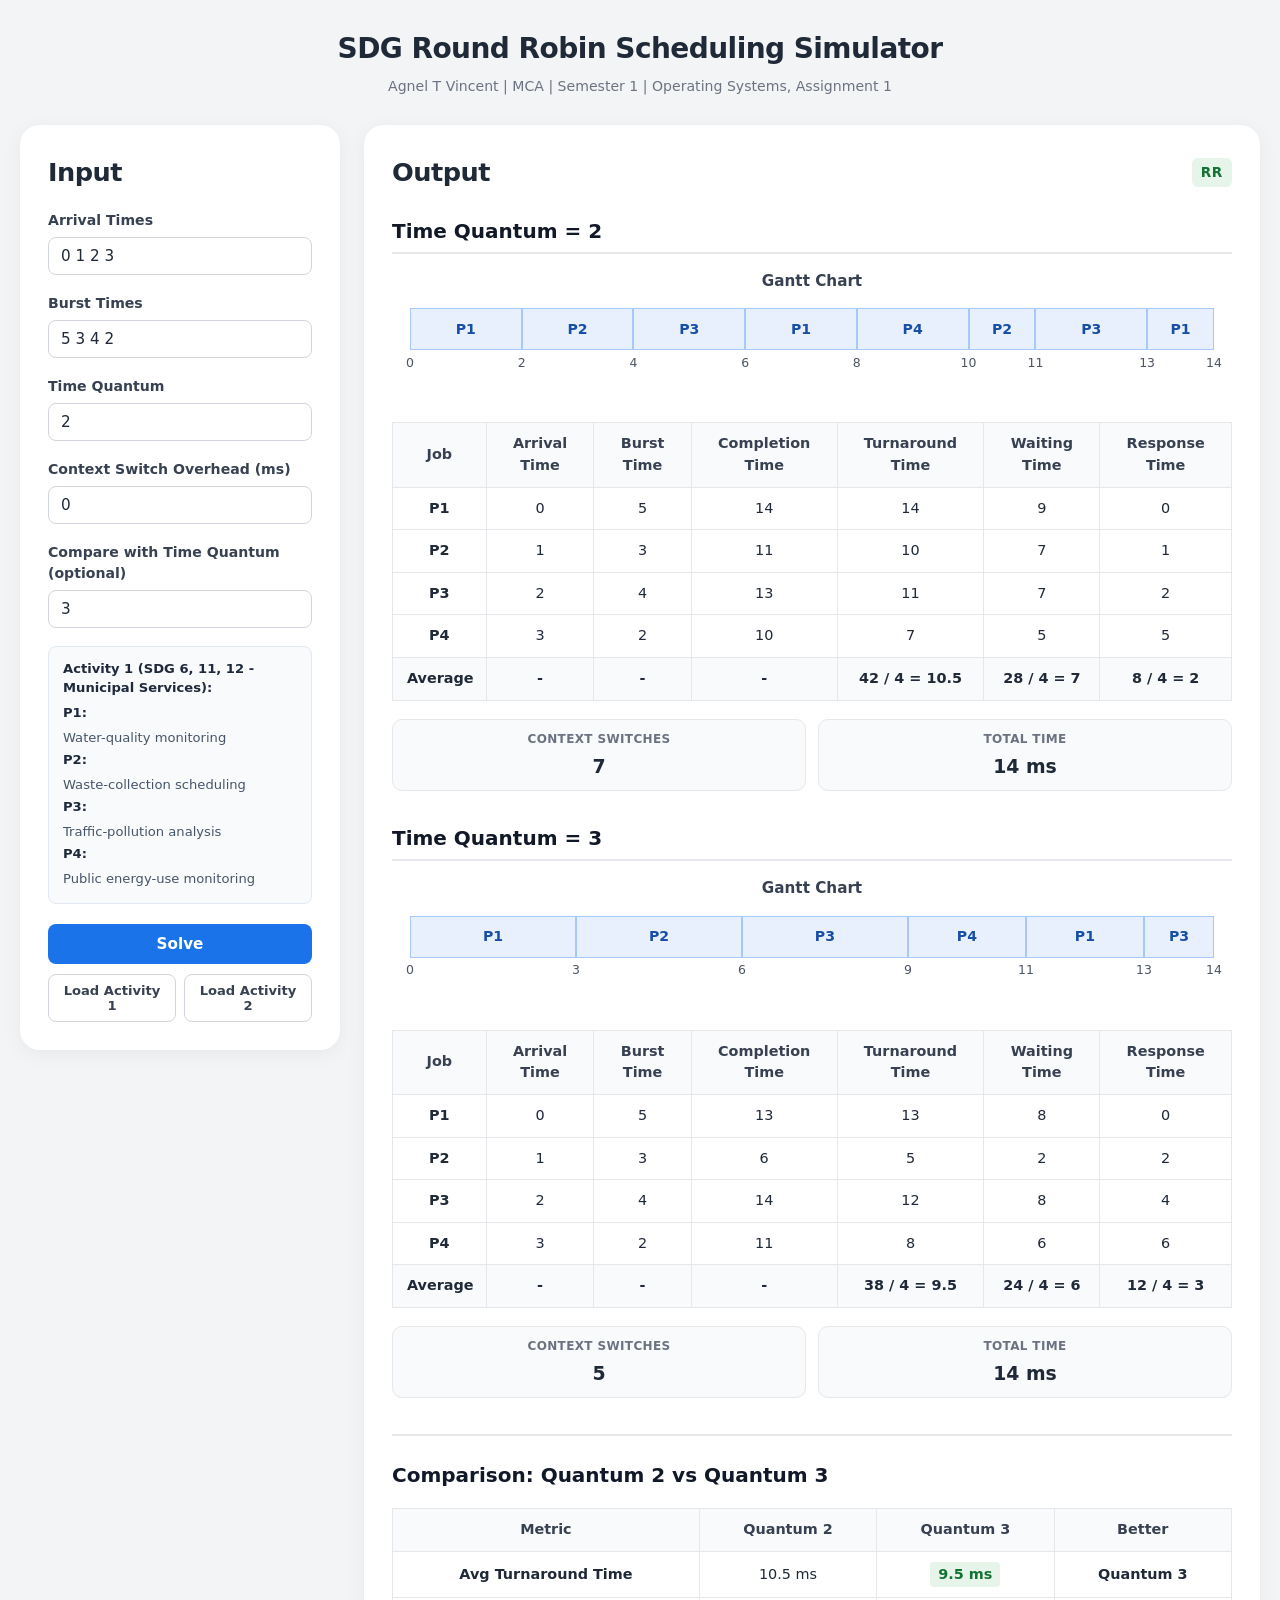
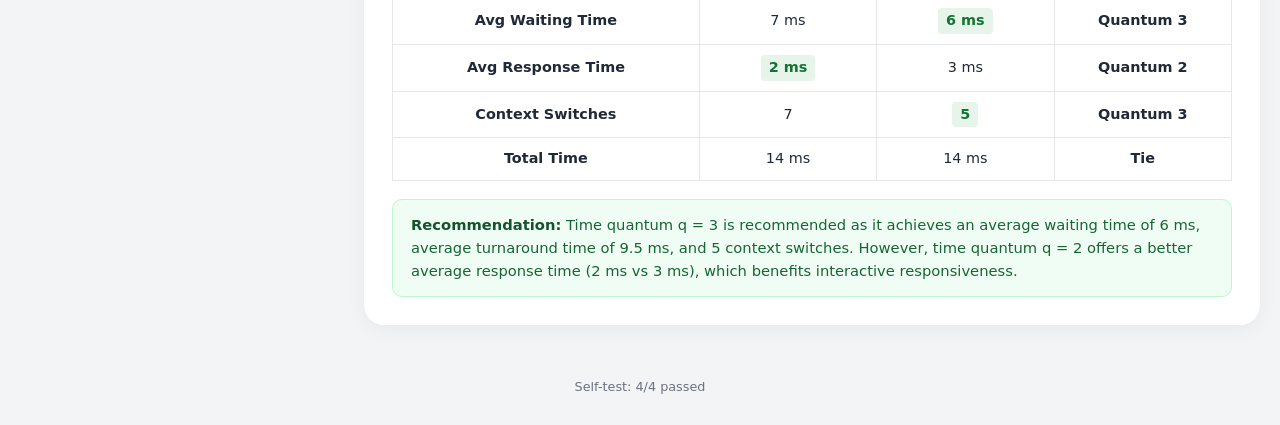
==== commit 34974e1c: "updated ui in roundrobin scheduler" ====
--- a/OS1 - Roundrobin Scheduler/index.html
+++ b/OS1 - Roundrobin Scheduler/index.html
@@ -1,433 +1,91 @@
 <!DOCTYPE html>
-<html lang="en" data-theme="light">
+<html lang="en">
 <head>
   <meta charset="UTF-8">
   <meta name="viewport" content="width=device-width, initial-scale=1.0">
-  <meta name="description" content="SDG Round Robin CPU Scheduling Simulator - Interactive educational operating systems assignment comparing time quanta and context-switch overhead.">
-  <title>SDG Round Robin Scheduling Simulator | OS Assignment 1</title>
+  <title>SDG Round Robin Scheduling Simulator</title>
   <link rel="stylesheet" href="style.css">
 </head>
 <body>
-  <!-- Header -->
+
+  <!-- Top Header with Page Title and Assignment Details -->
   <header class="app-header">
-    <div class="header-container">
-      <div class="header-brand">
-        <div class="brand-icon" aria-hidden="true">
-          <svg width="28" height="28" viewBox="0 0 24 24" fill="none" stroke="currentColor" stroke-width="2" stroke-linecap="round" stroke-linejoin="round">
-            <rect x="2" y="3" width="20" height="14" rx="2" ry="2"></rect>
-            <line x1="8" y1="21" x2="16" y2="21"></line>
-            <line x1="12" y1="17" x2="12" y2="21"></line>
-            <circle cx="8" cy="10" r="1.5" fill="currentColor"></circle>
-            <circle cx="12" cy="10" r="1.5" fill="currentColor"></circle>
-            <circle cx="16" cy="10" r="1.5" fill="currentColor"></circle>
-          </svg>
-        </div>
-        <div>
-          <h1 class="header-title">SDG Round Robin Scheduling Simulator</h1>
-          <p class="header-subtitle">Operating Systems, Assignment 1 &bull; Agnel T Vincent | MCA | Semester 1</p>
-        </div>
-      </div>
-      <div class="header-actions">
-        <button id="theme-toggle-btn" class="btn btn-secondary btn-icon" type="button" aria-label="Toggle dark mode" title="Toggle dark mode">
-          <span class="theme-icon light-icon" aria-hidden="true">
-            <svg width="18" height="18" viewBox="0 0 24 24" fill="none" stroke="currentColor" stroke-width="2" stroke-linecap="round" stroke-linejoin="round">
-              <circle cx="12" cy="12" r="5"></circle>
-              <line x1="12" y1="1" x2="12" y2="3"></line>
-              <line x1="12" y1="21" x2="12" y2="23"></line>
-              <line x1="4.22" y1="4.22" x2="5.64" y2="5.64"></line>
-              <line x1="18.36" y1="18.36" x2="19.78" y2="19.78"></line>
-              <line x1="1" y1="12" x2="3" y2="12"></line>
-              <line x1="21" y1="12" x2="23" y2="12"></line>
-              <line x1="4.22" y1="19.78" x2="5.64" y2="18.36"></line>
-              <line x1="18.36" y1="5.64" x2="19.78" y2="4.22"></line>
-            </svg>
-          </span>
-          <span class="theme-icon dark-icon" aria-hidden="true">
-            <svg width="18" height="18" viewBox="0 0 24 24" fill="none" stroke="currentColor" stroke-width="2" stroke-linecap="round" stroke-linejoin="round">
-              <path d="M21 12.79A9 9 0 1 1 11.21 3 7 7 0 0 0 21 12.79z"></path>
-            </svg>
-          </span>
-          <span class="theme-label">Theme</span>
-        </button>
-      </div>
-    </div>
+    <h1 class="page-title">SDG Round Robin Scheduling Simulator</h1>
+    <p class="page-subtitle">Agnel T Vincent | MCA | Semester 1 | Operating Systems, Assignment 1</p>
   </header>
 
-  <main class="main-content">
-    <!-- Tab Navigation -->
-    <nav class="tabs-nav" aria-label="Scenario Tabs">
-      <div class="tabs-container">
-        <button type="button" class="tab-button active" id="tab-btn-act1" data-tab="act1" role="tab" aria-selected="true" aria-controls="tab-content">
-          <span class="tab-badge">Activity 1</span>
-          <span class="tab-title">Smart Municipal Center (Zero Overhead)</span>
-        </button>
-        <button type="button" class="tab-button" id="tab-btn-act2" data-tab="act2" role="tab" aria-selected="false" aria-controls="tab-content">
-          <span class="tab-badge">Activity 2</span>
-          <span class="tab-title">Climate Emergency Center (1 ms Overhead)</span>
-        </button>
-        <button type="button" class="tab-button" id="tab-btn-custom" data-tab="custom" role="tab" aria-selected="false" aria-controls="tab-content">
-          <span class="tab-badge">Custom</span>
-          <span class="tab-title">Custom Workload Sandbox</span>
-        </button>
+  <!-- Two-card Layout: Input on Left, Output on Right -->
+  <main class="main-layout">
+
+    <!-- Left Card: Input Parameters -->
+    <aside class="card input-card">
+      <h2 class="card-heading">Input</h2>
+
+      <!-- Input Form Fields -->
+      <form id="scheduler-form" onsubmit="return false;">
+        <div class="form-group">
+          <label for="arrival-input">Arrival Times</label>
+          <input type="text" id="arrival-input" value="0 1 2 3" placeholder="e.g. 0 1 2 3">
+        </div>
+
+        <div class="form-group">
+          <label for="burst-input">Burst Times</label>
+          <input type="text" id="burst-input" value="5 3 4 2" placeholder="e.g. 5 3 4 2">
+        </div>
+
+        <div class="form-group">
+          <label for="quantum-input">Time Quantum</label>
+          <input type="number" id="quantum-input" value="2" min="1" placeholder="e.g. 2">
+        </div>
+
+        <div class="form-group">
+          <label for="overhead-input">Context Switch Overhead (ms)</label>
+          <input type="number" id="overhead-input" value="0" min="0" placeholder="0 means no overhead">
+        </div>
+
+        <div class="form-group">
+          <label for="compare-quantum-input">Compare with Time Quantum (optional)</label>
+          <input type="number" id="compare-quantum-input" value="3" min="1" placeholder="e.g. 3">
+        </div>
+
+        <!-- Scenario Information Callout (shown when a preset is loaded) -->
+        <div id="scenario-note" class="scenario-note" style="display: none;"></div>
+
+        <!-- Primary Action Button -->
+        <button type="button" id="solve-btn" class="btn btn-primary">Solve</button>
+
+        <!-- Preset Buttons -->
+        <div class="preset-group">
+          <button type="button" id="btn-activity-1" class="btn btn-outline">Load Activity 1</button>
+          <button type="button" id="btn-activity-2" class="btn btn-outline">Load Activity 2</button>
+        </div>
+
+        <!-- Error Alert Message -->
+        <div id="error-message" class="error-message" role="alert" style="display: none;"></div>
+      </form>
+    </aside>
+
+    <!-- Right Card: Output Results -->
+    <section class="card output-card">
+      <div class="output-header">
+        <h2 class="card-heading">Output</h2>
+        <span class="badge-rr">RR</span>
       </div>
-    </nav>
 
-    <!-- Active Scenario Banner -->
-    <section class="scenario-banner" id="scenario-banner">
-      <div class="scenario-meta">
-        <h2 class="scenario-title" id="scenario-title">Smart Municipal Control Centre</h2>
-        <p class="scenario-desc" id="scenario-desc">Simulating priority scheduling across municipal urban sustainability tasks without context-switch latency.</p>
-      </div>
-      <div class="sdg-badges" id="sdg-badges" aria-label="UN Sustainable Development Goals">
-        <!-- Injected via JavaScript based on active tab -->
+      <!-- Container where results (Gantt, Tables, Summaries) are rendered -->
+      <div id="output-content" class="output-content">
+        <!-- Rendered dynamically by script.js -->
       </div>
     </section>
 
-    <!-- Configuration & Input Panel Card -->
-    <section class="card config-card" aria-labelledby="config-heading">
-      <div class="card-header">
-        <div class="card-header-title">
-          <svg class="card-icon" width="20" height="20" viewBox="0 0 24 24" fill="none" stroke="currentColor" stroke-width="2" stroke-linecap="round" stroke-linejoin="round">
-            <path d="M12 20h9"></path>
-            <path d="M16.5 3.5a2.121 2.121 0 0 1 3 3L7 19l-4 1 1-4L16.5 3.5z"></path>
-          </svg>
-          <h2 id="config-heading">Workload &amp; Algorithm Configuration</h2>
-        </div>
-        <div class="header-tag">Live Editable</div>
-      </div>
-
-      <div class="card-body">
-        <!-- Process Table -->
-        <div class="table-responsive">
-          <table class="table input-table" id="process-input-table">
-            <thead>
-              <tr>
-                <th scope="col" style="width: 140px;">Process ID</th>
-                <th scope="col">Task Description</th>
-                <th scope="col" style="width: 150px;">Arrival (ms)</th>
-                <th scope="col" style="width: 150px;">Burst (ms)</th>
-                <th scope="col" style="width: 80px;" class="text-center">Action</th>
-              </tr>
-            </thead>
-            <tbody id="process-table-body">
-              <!-- Dynamically populated rows -->
-            </tbody>
-          </table>
-        </div>
-
-        <div class="table-controls">
-          <button type="button" class="btn btn-secondary btn-sm" id="add-process-btn">
-            <svg width="14" height="14" viewBox="0 0 24 24" fill="none" stroke="currentColor" stroke-width="2">
-              <line x1="12" y1="5" x2="12" y2="19"></line>
-              <line x1="5" y1="12" x2="19" y2="12"></line>
-            </svg>
-            Add Process
-          </button>
-          <span class="process-counter" id="process-counter">4 / 12 processes</span>
-        </div>
-
-        <!-- Simulation Parameters Form -->
-        <div class="params-grid">
-          <div class="form-group">
-            <label for="quantum-a-input" class="form-label">
-              <span>Quantum A (<var>q<sub>A</sub></var>)</span>
-              <span class="param-unit">ms</span>
-            </label>
-            <input type="number" id="quantum-a-input" class="form-control" min="1" max="100" step="1" required>
-            <small class="form-hint">Time slice for configuration A (min 1 ms)</small>
-          </div>
-
-          <div class="form-group">
-            <label for="quantum-b-input" class="form-label">
-              <span>Quantum B (<var>q<sub>B</sub></var>)</span>
-              <span class="param-unit">ms</span>
-            </label>
-            <input type="number" id="quantum-b-input" class="form-control" min="1" max="100" step="1" required>
-            <small class="form-hint">Time slice for configuration B (min 1 ms)</small>
-          </div>
-
-          <div class="form-group">
-            <label for="overhead-input" class="form-label">
-              <span>Context Switch Overhead (<var>CS</var>)</span>
-              <span class="param-unit">ms</span>
-            </label>
-            <input type="number" id="overhead-input" class="form-control" min="0" max="20" step="1" required>
-            <small class="form-hint">Overhead delay added on process switch (min 0 ms)</small>
-          </div>
-        </div>
-
-        <!-- Validation message box -->
-        <div class="validation-box hidden" id="validation-box" role="alert" aria-live="polite">
-          <svg width="18" height="18" viewBox="0 0 24 24" fill="none" stroke="currentColor" stroke-width="2">
-            <circle cx="12" cy="12" r="10"></circle>
-            <line x1="12" y1="8" x2="12" y2="12"></line>
-            <line x1="12" y1="16" x2="12.01" y2="16"></line>
-          </svg>
-          <div id="validation-message-text">Please correct the highlighted inputs.</div>
-        </div>
-
-        <!-- Action Bar -->
-        <div class="action-bar">
-          <div class="action-buttons">
-            <button type="button" class="btn btn-primary" id="run-simulation-btn">
-              <svg width="16" height="16" viewBox="0 0 24 24" fill="none" stroke="currentColor" stroke-width="2">
-                <polygon points="5 3 19 12 5 21 5 3"></polygon>
-              </svg>
-              Run Simulation
-            </button>
-            <button type="button" class="btn btn-secondary" id="reset-preset-btn">
-              <svg width="16" height="16" viewBox="0 0 24 24" fill="none" stroke="currentColor" stroke-width="2">
-                <path d="M3 12a9 9 0 1 0 9-9 9.75 9.75 0 0 0-6.74 2.74L3 8"></path>
-                <path d="M3 3v5h5"></path>
-              </svg>
-              Reset to Preset
-            </button>
-          </div>
-
-          <div class="auto-run-toggle">
-            <label class="switch-label" for="auto-run-switch">
-              <input type="checkbox" id="auto-run-switch" checked>
-              <span class="switch-slider"></span>
-              <span class="switch-text">Auto-run on edit</span>
-            </label>
-          </div>
-        </div>
-      </div>
-    </section>
-
-    <!-- Stale Results Warning Banner (shown when inputs are invalid) -->
-    <div class="stale-banner hidden" id="stale-banner">
-      <svg width="16" height="16" viewBox="0 0 24 24" fill="none" stroke="currentColor" stroke-width="2">
-        <path d="M10.29 3.86L1.82 18a2 2 0 0 0 1.71 3h16.94a2 2 0 0 0 1.71-3L13.71 3.86a2 2 0 0 0-3.42 0z"></path>
-        <line x1="12" y1="9" x2="12" y2="13"></line>
-        <line x1="12" y1="17" x2="12.01" y2="17"></line>
-      </svg>
-      <span>Input errors detected. Results below are paused until valid inputs are provided.</span>
-    </div>
-
-    <!-- Results Section -->
-    <div class="results-wrapper" id="results-wrapper">
-      
-      <!-- Unified Legend -->
-      <section class="card legend-card" aria-label="Process and State Legend">
-        <div class="legend-container" id="unified-legend">
-          <!-- Dynamically populated process colors and CS / Idle tags -->
-        </div>
-      </section>
-
-      <!-- Side-by-Side Simulation Views -->
-      <div class="simulation-comparison-grid">
-        <!-- Quantum A Container -->
-        <section class="card result-card" id="card-quantum-a" aria-labelledby="heading-qa">
-          <div class="card-header card-header-qa">
-            <div class="card-header-title">
-              <span class="quantum-badge qa-badge">Quantum A</span>
-              <h3 id="heading-qa" class="quantum-title"><var>q</var> = <span id="label-val-qa">2</span> ms</h3>
-            </div>
-          </div>
-          <div class="card-body">
-            <!-- Gantt Chart -->
-            <div class="gantt-section">
-              <h4 class="section-subtitle">Execution Gantt Chart</h4>
-              <div class="gantt-scroll-container">
-                <div class="gantt-track" id="gantt-track-qa">
-                  <!-- Injected blocks -->
-                </div>
-                <div class="gantt-axis" id="gantt-axis-qa">
-                  <!-- Injected ticks -->
-                </div>
-              </div>
-            </div>
-
-            <!-- Summary Cards -->
-            <div class="summary-section">
-              <h4 class="section-subtitle">Performance Summary</h4>
-              <div class="summary-grid" id="summary-grid-qa">
-                <!-- Injected metric cards -->
-              </div>
-            </div>
-
-            <!-- Per-Process Results Table -->
-            <div class="process-results-section">
-              <h4 class="section-subtitle">Process Execution Breakdown</h4>
-              <div class="table-responsive">
-                <table class="table results-table" id="results-table-qa">
-                  <thead>
-                    <tr>
-                      <th scope="col">ID</th>
-                      <th scope="col">Task</th>
-                      <th scope="col" class="text-right">Arrival</th>
-                      <th scope="col" class="text-right">Burst</th>
-                      <th scope="col" class="text-right">CT</th>
-                      <th scope="col" class="text-right">TAT</th>
-                      <th scope="col" class="text-right">WT</th>
-                      <th scope="col" class="text-right">RT</th>
-                    </tr>
-                  </thead>
-                  <tbody id="results-tbody-qa">
-                    <!-- Injected rows -->
-                  </tbody>
-                </table>
-              </div>
-            </div>
-          </div>
-        </section>
-
-        <!-- Quantum B Container -->
-        <section class="card result-card" id="card-quantum-b" aria-labelledby="heading-qb">
-          <div class="card-header card-header-qb">
-            <div class="card-header-title">
-              <span class="quantum-badge qb-badge">Quantum B</span>
-              <h3 id="heading-qb" class="quantum-title"><var>q</var> = <span id="label-val-qb">3</span> ms</h3>
-            </div>
-          </div>
-          <div class="card-body">
-            <!-- Gantt Chart -->
-            <div class="gantt-section">
-              <h4 class="section-subtitle">Execution Gantt Chart</h4>
-              <div class="gantt-scroll-container">
-                <div class="gantt-track" id="gantt-track-qb">
-                  <!-- Injected blocks -->
-                </div>
-                <div class="gantt-axis" id="gantt-axis-qb">
-                  <!-- Injected ticks -->
-                </div>
-              </div>
-            </div>
-
-            <!-- Summary Cards -->
-            <div class="summary-section">
-              <h4 class="section-subtitle">Performance Summary</h4>
-              <div class="summary-grid" id="summary-grid-qb">
-                <!-- Injected metric cards -->
-              </div>
-            </div>
-
-            <!-- Per-Process Results Table -->
-            <div class="process-results-section">
-              <h4 class="section-subtitle">Process Execution Breakdown</h4>
-              <div class="table-responsive">
-                <table class="table results-table" id="results-table-qb">
-                  <thead>
-                    <tr>
-                      <th scope="col">ID</th>
-                      <th scope="col">Task</th>
-                      <th scope="col" class="text-right">Arrival</th>
-                      <th scope="col" class="text-right">Burst</th>
-                      <th scope="col" class="text-right">CT</th>
-                      <th scope="col" class="text-right">TAT</th>
-                      <th scope="col" class="text-right">WT</th>
-                      <th scope="col" class="text-right">RT</th>
-                    </tr>
-                  </thead>
-                  <tbody id="results-tbody-qb">
-                    <!-- Injected rows -->
-                  </tbody>
-                </table>
-              </div>
-            </div>
-          </div>
-        </section>
-      </div>
-
-      <!-- Comparative Analysis Table Card -->
-      <section class="card comparison-card" aria-labelledby="comparison-heading">
-        <div class="card-header">
-          <div class="card-header-title">
-            <svg class="card-icon" width="20" height="20" viewBox="0 0 24 24" fill="none" stroke="currentColor" stroke-width="2">
-              <line x1="18" y1="20" x2="18" y2="10"></line>
-              <line x1="12" y1="20" x2="12" y2="4"></line>
-              <line x1="6" y1="20" x2="6" y2="14"></line>
-            </svg>
-            <h2 id="comparison-heading">Side-by-Side Metric Comparison</h2>
-          </div>
-        </div>
-        <div class="card-body">
-          <div class="table-responsive">
-            <table class="table comparison-table" id="comparison-matrix-table">
-              <thead>
-                <tr>
-                  <th scope="col">Performance Metric</th>
-                  <th scope="col" class="text-center" id="col-header-qa">Quantum A</th>
-                  <th scope="col" class="text-center" id="col-header-qb">Quantum B</th>
-                  <th scope="col" class="text-center" style="width: 180px;">Advantage</th>
-                </tr>
-              </thead>
-              <tbody id="comparison-table-body">
-                <!-- Dynamically populated rows -->
-              </tbody>
-            </table>
-          </div>
-          <div id="identical-quanta-notice" class="notice-banner hidden">
-            <span>Quanta A and B are identical. Both configurations generate equivalent scheduling outcomes.</span>
-          </div>
-        </div>
-      </section>
-
-      <!-- Recommendation & Trade-Off Engine Card -->
-      <section class="card recommendation-card" aria-labelledby="rec-heading">
-        <div class="card-header">
-          <div class="card-header-title">
-            <svg class="card-icon" width="20" height="20" viewBox="0 0 24 24" fill="none" stroke="currentColor" stroke-width="2">
-              <circle cx="12" cy="12" r="10"></circle>
-              <polygon points="12 6 12 12 16 14"></polygon>
-            </svg>
-            <h2 id="rec-heading">Scheduler Architectural Recommendation &amp; Trade-off Analysis</h2>
-          </div>
-          <span class="recommendation-badge" id="rec-winner-badge">Determining...</span>
-        </div>
-        <div class="card-body">
-          <div class="recommendation-content" id="recommendation-text-container">
-            <!-- Injected recommendation analysis -->
-          </div>
-        </div>
-      </section>
-
-    </div>
   </main>
 
-  <!-- Footer -->
+  <!-- Muted Footer showing Self-Test Result -->
   <footer class="app-footer">
-    <div class="footer-container">
-      <div class="footer-info">
-        <p><strong>Agnel T Vincent</strong> | MCA | Semester 1 &bull; Operating Systems Coursework</p>
-        <p class="footer-subtext">Algorithmic Round Robin CPU Simulation Engine with Dynamic Context-Switch Cost Modeling</p>
-      </div>
-      <div class="footer-actions">
-        <button type="button" class="btn btn-secondary btn-sm" id="open-self-test-btn">
-          <svg width="14" height="14" viewBox="0 0 24 24" fill="none" stroke="currentColor" stroke-width="2">
-            <path d="M22 11.08V12a10 10 0 1 1-5.93-9.14"></path>
-            <polyline points="22 4 12 14.01 9 11.01"></polyline>
-          </svg>
-          Run Self-Test
-        </button>
-      </div>
-    </div>
+    <p id="self-test-line" class="self-test-text">Running self-test...</p>
   </footer>
 
-  <!-- Self-Test Modal Dialog -->
-  <dialog class="modal-dialog" id="self-test-modal" aria-labelledby="modal-test-title">
-    <div class="modal-content">
-      <div class="modal-header">
-        <div class="modal-header-title">
-          <svg width="22" height="22" viewBox="0 0 24 24" fill="none" stroke="currentColor" stroke-width="2">
-            <path d="M22 11.08V12a10 10 0 1 1-5.93-9.14"></path>
-            <polyline points="22 4 12 14.01 9 11.01"></polyline>
-          </svg>
-          <h2 id="modal-test-title">Algorithmic Engine Self-Test Diagnostics</h2>
-        </div>
-        <button type="button" class="btn-close" id="close-modal-btn" aria-label="Close dialog">&times;</button>
-      </div>
-      <div class="modal-body" id="modal-test-body">
-        <!-- Dynamically injected test results -->
-      </div>
-      <div class="modal-footer">
-        <span class="modal-status-text" id="modal-status-summary">Checking test suites...</span>
-        <button type="button" class="btn btn-secondary" id="close-modal-bottom-btn">Close</button>
-      </div>
-    </div>
-  </dialog>
-
+  <!-- Scheduling Engine and UI Logic -->
   <script src="script.js"></script>
 </body>
 </html>
--- a/OS1 - Roundrobin Scheduler/style.css
+++ b/OS1 - Roundrobin Scheduler/style.css
@@ -1,1406 +1,515 @@
-/*
- * SDG Round Robin CPU Scheduling Simulator
- * Comprehensive Design System & Stylesheet
- * Vanilla CSS - Zero external fonts or CDNs
- */
-
+/* ==========================================================================
+   SDG Round Robin CPU Scheduling Simulator - Stylesheet
+   Modern, clean aesthetic matching system fonts, 20px rounded cards & soft shadows.
+   Offline-ready: zero external CDNs, web fonts, or dependencies.
+   ========================================================================== */
+
+/* Design Tokens & CSS Variables */
 :root {
-  /* Color Palette - Light Theme */
-  --bg-base: #f8fafc;
-  --bg-surface: #ffffff;
+  --bg-page: #f3f4f6;
   --bg-card: #ffffff;
-  --bg-subtle: #f1f5f9;
+  --text-main: #1f2937;
+  --text-muted: #6b7280;
+  --primary-blue: #1a73e8;
+  --primary-blue-hover: #1557b0;
+  --border-light: #e5e7eb;
+  --border-input: #d1d5db;
+  --focus-ring: rgba(26, 115, 232, 0.25);
   
-  --border-color: #e2e8f0;
-  --border-focus: #6366f1;
-  --border-subtle: #cbd5e1;
-
-  --text-primary: #0f172a;
-  --text-secondary: #334155;
-  --text-muted: #64748b;
-  --text-inverse: #ffffff;
-
-  --primary-accent: #4f46e5;
-  --primary-hover: #4338ca;
-  --primary-subtle: #eef2ff;
-
-  --success: #059669;
-  --success-subtle: #ecfdf5;
-  --success-border: #a7f3d0;
-
-  --danger: #dc2626;
-  --danger-subtle: #fef2f2;
-  --danger-border: #fecaca;
-
-  --warning: #d97706;
-  --warning-subtle: #fffbeb;
-  --warning-border: #fde68a;
-
-  --info: #0284c7;
-  --info-subtle: #f0f9ff;
-
-  /* Quantum identifiers */
-  --qa-accent: #2563eb;
-  --qa-subtle: #eff6ff;
-  --qb-accent: #7c3aed;
-  --qb-subtle: #f5f3ff;
-
-  /* State Blocks */
-  --cs-bg: repeating-linear-gradient(45deg, #475569, #475569 8px, #64748b 8px, #64748b 16px);
-  --cs-color: #ffffff;
-  --idle-bg: #f1f5f9;
-  --idle-border: #94a3b8;
-  --idle-color: #475569;
-
-  /* 12 Distinct Accessible Process Colors */
-  --p1-color: #2563eb;
-  --p2-color: #059669;
-  --p3-color: #d97706;
-  --p4-color: #7c3aed;
-  --p5-color: #db2777;
-  --p6-color: #0891b2;
-  --p7-color: #65a30d;
-  --p8-color: #ea580c;
-  --p9-color: #4f46e5;
-  --p10-color: #0d9488;
-  --p11-color: #be123c;
-  --p12-color: #9333ea;
-
-  /* Typography */
-  --font-sans: -apple-system, BlinkMacSystemFont, "Segoe UI", Roboto, "Helvetica Neue", Arial, sans-serif;
-  --font-mono: ui-monospace, "SFMono-Regular", Menlo, Monaco, Consolas, "Liberation Mono", "Courier New", monospace;
-
-  /* Shadows & Elevation */
-  --shadow-sm: 0 1px 2px 0 rgba(0, 0, 0, 0.05);
-  --shadow-md: 0 4px 6px -1px rgba(0, 0, 0, 0.08), 0 2px 4px -1px rgba(0, 0, 0, 0.04);
-  --shadow-lg: 0 10px 15px -3px rgba(0, 0, 0, 0.08), 0 4px 6px -2px rgba(0, 0, 0, 0.04);
-
-  /* Spacing & Transitions */
-  --radius-sm: 6px;
-  --radius-md: 10px;
-  --radius-lg: 14px;
-  --transition-fast: 150ms cubic-bezier(0.4, 0, 0.2, 1);
-  --transition-normal: 200ms cubic-bezier(0.4, 0, 0.2, 1);
-}
-
-/* Dark Theme Overrides */
-[data-theme="dark"] {
-  --bg-base: #0b0f19;
-  --bg-surface: #111827;
-  --bg-card: #1e293b;
-  --bg-subtle: #0f172a;
-
-  --border-color: #334155;
-  --border-focus: #818cf8;
-  --border-subtle: #1e293b;
-
-  --text-primary: #f8fafc;
-  --text-secondary: #cbd5e1;
-  --text-muted: #94a3b8;
-  --text-inverse: #0f172a;
-
-  --primary-accent: #6366f1;
-  --primary-hover: #818cf8;
-  --primary-subtle: rgba(99, 102, 241, 0.15);
-
-  --success: #10b981;
-  --success-subtle: rgba(16, 185, 129, 0.15);
-  --success-border: #065f46;
-
-  --danger: #f87171;
-  --danger-subtle: rgba(239, 68, 68, 0.15);
-  --danger-border: #7f1d1d;
-
-  --warning: #fbbf24;
-  --warning-subtle: rgba(245, 158, 11, 0.15);
-  --warning-border: #78350f;
-
-  --info: #38bdf8;
-  --info-subtle: rgba(56, 189, 248, 0.15);
-
-  --qa-accent: #3b82f6;
-  --qa-subtle: rgba(59, 130, 246, 0.15);
-  --qb-accent: #8b5cf6;
-  --qb-subtle: rgba(139, 92, 246, 0.15);
-
-  --cs-bg: repeating-linear-gradient(45deg, #334155, #334155 8px, #475569 8px, #475569 16px);
-  --cs-color: #f1f5f9;
-  --idle-bg: #1e293b;
-  --idle-border: #475569;
-  --idle-color: #94a3b8;
-
-  --shadow-sm: 0 1px 2px 0 rgba(0, 0, 0, 0.3);
-  --shadow-md: 0 4px 6px -1px rgba(0, 0, 0, 0.4), 0 2px 4px -1px rgba(0, 0, 0, 0.2);
-  --shadow-lg: 0 10px 15px -3px rgba(0, 0, 0, 0.5), 0 4px 6px -2px rgba(0, 0, 0, 0.3);
-}
-
-/* ============================================================================
-   Base & Reset
-   ============================================================================ */
-*, *::before, *::after {
+  /* Gantt Chart Colors */
+  --gantt-proc-bg: #e8f0fe;
+  --gantt-proc-border: #a8c7fa;
+  --gantt-proc-text: #174ea6;
+  --gantt-cs-border: #d1d5db;
+  --gantt-cs-text: #4b5563;
+  --gantt-idle-bg: #f9fafb;
+  --gantt-idle-border: #94a3b8;
+  --gantt-idle-text: #64748b;
+
+  /* Badges & Highlights */
+  --badge-green-bg: #e6f4ea;
+  --badge-green-text: #137333;
+  --error-text: #dc2626;
+  --card-radius: 20px;
+  --card-shadow: 0 4px 20px rgba(0, 0, 0, 0.05);
+}
+
+/* Global Reset & Base Setup */
+* {
   box-sizing: border-box;
   margin: 0;
   padding: 0;
 }
 
-html {
-  font-size: 15px;
+body {
+  font-family: system-ui, -apple-system, BlinkMacSystemFont, "Segoe UI", Roboto, Helvetica, Arial, sans-serif;
+  background-color: var(--bg-page);
+  color: var(--text-main);
   line-height: 1.5;
-  -webkit-text-size-adjust: 100%;
-}
-
-body {
-  font-family: var(--font-sans);
-  background-color: var(--bg-base);
-  color: var(--text-primary);
+  padding: 28px 20px;
   min-height: 100vh;
   display: flex;
   flex-direction: column;
-  transition: background-color var(--transition-normal), color var(--transition-normal);
-}
-
-input, button, select, textarea {
-  font-family: inherit;
-  font-size: inherit;
-  line-height: inherit;
-  color: inherit;
-}
-
-button {
-  cursor: pointer;
-  border: none;
-  background: none;
-}
-
-code, kbd, samp, pre, var {
-  font-family: var(--font-mono);
-}
-
-/* Accessible hidden */
-.visually-hidden {
-  position: absolute;
-  width: 1px;
-  height: 1px;
-  padding: 0;
-  margin: -1px;
-  overflow: hidden;
-  clip: rect(0, 0, 0, 0);
-  white-space: nowrap;
-  border-width: 0;
-}
-
-.hidden {
-  display: none !important;
-}
-
-/* Focus styles for keyboard accessibility */
-:focus-visible {
-  outline: 2px solid var(--border-focus);
-  outline-offset: 2px;
-}
-
-/* ============================================================================
-   Layout & Container
-   ============================================================================ */
+}
+
+/* Header Section */
 .app-header {
-  background-color: var(--bg-surface);
-  border-bottom: 1px solid var(--border-color);
-  padding: 1rem 1.5rem;
-  position: sticky;
-  top: 0;
-  z-index: 40;
-  box-shadow: var(--shadow-sm);
-}
-
-.header-container {
-  max-width: 1400px;
-  margin: 0 auto;
-  display: flex;
-  align-items: center;
-  justify-content: space-between;
-  gap: 1rem;
-}
-
-.header-brand {
-  display: flex;
-  align-items: center;
-  gap: 0.85rem;
-}
-
-.brand-icon {
-  display: flex;
-  align-items: center;
-  justify-content: center;
-  width: 44px;
-  height: 44px;
-  border-radius: var(--radius-md);
-  background: var(--primary-subtle);
-  color: var(--primary-accent);
-  flex-shrink: 0;
-}
-
-.header-title {
-  font-size: 1.25rem;
-  font-weight: 700;
-  color: var(--text-primary);
-  letter-spacing: -0.015em;
-}
-
-.header-subtitle {
-  font-size: 0.85rem;
+  text-align: center;
+  margin-bottom: 28px;
+}
+
+.page-title {
+  font-size: 1.75rem;
+  font-weight: 700;
+  color: var(--text-main);
+  letter-spacing: -0.02em;
+}
+
+.page-subtitle {
+  font-size: 0.88rem;
   color: var(--text-muted);
-}
-
-.header-actions {
-  display: flex;
-  align-items: center;
-  gap: 0.75rem;
-}
-
-.main-content {
-  flex: 1;
-  max-width: 1400px;
+  margin-top: 6px;
+}
+
+/* Main Layout: 2 White Cards */
+.main-layout {
+  display: flex;
+  gap: 24px;
+  max-width: 1280px;
   width: 100%;
   margin: 0 auto;
-  padding: 1.5rem;
+  align-items: flex-start;
+  flex: 1;
+}
+
+/* Cards Shared Styling */
+.card {
+  background-color: var(--bg-card);
+  border-radius: var(--card-radius);
+  box-shadow: var(--card-shadow);
+  padding: 28px;
+}
+
+.card-heading {
+  font-size: 1.6rem;
+  font-weight: 700;
+  color: var(--text-main);
+  letter-spacing: -0.02em;
+}
+
+/* Left Card: Input */
+.input-card {
+  flex: 0 0 320px;
+  width: 320px;
+}
+
+.form-group {
+  margin-top: 18px;
   display: flex;
   flex-direction: column;
-  gap: 1.5rem;
-}
-
-/* ============================================================================
-   Theme Toggle & Buttons
-   ============================================================================ */
+}
+
+.form-group label {
+  font-size: 0.88rem;
+  font-weight: 600;
+  color: #374151;
+  margin-bottom: 6px;
+}
+
+.form-group input {
+  font-family: inherit;
+  font-size: 0.95rem;
+  padding: 9px 12px;
+  border: 1px solid var(--border-input);
+  border-radius: 8px;
+  outline: none;
+  background-color: #ffffff;
+  color: var(--text-main);
+  transition: border-color 0.15s ease, box-shadow 0.15s ease;
+}
+
+.form-group input:focus {
+  border-color: var(--primary-blue);
+  box-shadow: 0 0 0 3px var(--focus-ring);
+}
+
+/* Scenario Note Callout */
+.scenario-note {
+  margin-top: 18px;
+  padding: 12px 14px;
+  background-color: #f8fafc;
+  border: 1px solid #e2e8f0;
+  border-radius: 8px;
+  font-size: 0.82rem;
+  color: #475569;
+  line-height: 1.45;
+}
+
+.scenario-note strong {
+  color: #1e293b;
+  display: block;
+  margin-bottom: 6px;
+}
+
+.scenario-note ul {
+  list-style: none;
+  padding-left: 0;
+  margin: 0;
+}
+
+.scenario-note li {
+  margin-bottom: 3px;
+}
+
+/* Action Buttons */
 .btn {
+  font-family: inherit;
+  font-size: 0.95rem;
+  font-weight: 600;
+  border-radius: 8px;
+  cursor: pointer;
+  transition: all 0.15s ease;
   display: inline-flex;
   align-items: center;
   justify-content: center;
-  gap: 0.5rem;
-  font-weight: 600;
-  padding: 0.55rem 1rem;
-  border-radius: var(--radius-sm);
-  transition: all var(--transition-fast);
-  white-space: nowrap;
-  font-size: 0.9rem;
-}
-
-.btn-sm {
-  padding: 0.35rem 0.75rem;
-  font-size: 0.825rem;
+  text-decoration: none;
 }
 
 .btn-primary {
-  background-color: var(--primary-accent);
-  color: var(--text-inverse);
-  box-shadow: var(--shadow-sm);
+  width: 100%;
+  margin-top: 20px;
+  padding: 11px 16px;
+  background-color: var(--primary-blue);
+  color: #ffffff;
+  border: none;
 }
 
 .btn-primary:hover {
-  background-color: var(--primary-hover);
-  transform: translateY(-1px);
-}
-
-.btn-secondary {
-  background-color: var(--bg-surface);
-  color: var(--text-secondary);
-  border: 1px solid var(--border-color);
-}
-
-.btn-secondary:hover {
-  background-color: var(--bg-subtle);
-  color: var(--text-primary);
-  border-color: var(--border-subtle);
-}
-
-.btn-danger-outline {
-  color: var(--danger);
-  border: 1px solid transparent;
-  padding: 0.35rem 0.5rem;
-  border-radius: var(--radius-sm);
-}
-
-.btn-danger-outline:hover:not(:disabled) {
-  background-color: var(--danger-subtle);
-  border-color: var(--danger-border);
-}
-
-.btn-danger-outline:disabled {
-  opacity: 0.35;
-  cursor: not-allowed;
-}
-
-.btn-icon {
-  padding: 0.5rem 0.85rem;
-}
-
-/* Theme switch icons */
-[data-theme="light"] .dark-icon {
-  display: none;
-}
-[data-theme="dark"] .light-icon {
-  display: none;
-}
-
-/* ============================================================================
-   Tabs Navigation
-   ============================================================================ */
-.tabs-nav {
-  background-color: var(--bg-surface);
-  border: 1px solid var(--border-color);
-  border-radius: var(--radius-lg);
-  padding: 0.4rem;
-  box-shadow: var(--shadow-sm);
-}
-
-.tabs-container {
-  display: flex;
-  gap: 0.4rem;
-  flex-wrap: wrap;
-}
-
-.tab-button {
-  flex: 1 1 240px;
-  display: flex;
-  align-items: center;
-  gap: 0.6rem;
-  padding: 0.75rem 1.1rem;
-  border-radius: var(--radius-md);
-  color: var(--text-secondary);
+  background-color: var(--primary-blue-hover);
+}
+
+.preset-group {
+  display: flex;
+  gap: 8px;
+  margin-top: 10px;
+}
+
+.btn-outline {
+  flex: 1;
+  padding: 8px 10px;
+  font-size: 0.82rem;
   background-color: transparent;
-  transition: all var(--transition-fast);
-  text-align: left;
-}
-
-.tab-button:hover {
-  background-color: var(--bg-subtle);
-  color: var(--text-primary);
-}
-
-.tab-button.active {
-  background-color: var(--primary-subtle);
-  color: var(--primary-accent);
-  font-weight: 600;
-  box-shadow: inset 0 0 0 1.5px var(--primary-accent);
-}
-
-.tab-badge {
-  font-size: 0.75rem;
-  padding: 0.2rem 0.5rem;
-  border-radius: 999px;
-  background-color: var(--bg-subtle);
-  color: var(--text-muted);
-  font-weight: 700;
-  text-transform: uppercase;
-  letter-spacing: 0.04em;
-}
-
-.tab-button.active .tab-badge {
-  background-color: var(--primary-accent);
-  color: var(--text-inverse);
-}
-
-.tab-title {
-  font-size: 0.9rem;
-  white-space: nowrap;
-  overflow: hidden;
-  text-overflow: ellipsis;
-}
-
-/* ============================================================================
-   Scenario Banner & SDG Badges
-   ============================================================================ */
-.scenario-banner {
-  background-color: var(--bg-surface);
-  border: 1px solid var(--border-color);
-  border-radius: var(--radius-lg);
-  padding: 1.25rem 1.5rem;
-  display: flex;
-  flex-wrap: wrap;
+  color: #374151;
+  border: 1px solid var(--border-input);
+}
+
+.btn-outline:hover {
+  background-color: #f9fafb;
+  border-color: #9ca3af;
+}
+
+/* Validation Error Message */
+.error-message {
+  margin-top: 14px;
+  padding: 10px 12px;
+  background-color: #fef2f2;
+  border: 1px solid #fecaca;
+  border-radius: 8px;
+  color: var(--error-text);
+  font-size: 0.85rem;
+  font-weight: 500;
+  line-height: 1.4;
+}
+
+/* Right Card: Output */
+.output-card {
+  flex: 1;
+  min-width: 0;
+}
+
+.output-header {
+  display: flex;
   align-items: center;
   justify-content: space-between;
-  gap: 1rem;
-  box-shadow: var(--shadow-sm);
-}
-
-.scenario-title {
-  font-size: 1.15rem;
-  font-weight: 700;
-  color: var(--text-primary);
-  margin-bottom: 0.25rem;
-}
-
-.scenario-desc {
-  font-size: 0.875rem;
-  color: var(--text-muted);
-  max-width: 720px;
-}
-
-.sdg-badges {
-  display: flex;
-  flex-wrap: wrap;
-  gap: 0.5rem;
+  margin-bottom: 24px;
+}
+
+/* Green RR Badge */
+.badge-rr {
+  background-color: var(--badge-green-bg);
+  color: var(--badge-green-text);
+  font-size: 0.85rem;
+  font-weight: 700;
+  padding: 4px 9px;
+  border-radius: 6px;
+  letter-spacing: 0.05em;
+}
+
+/* Simulation Output Section */
+.simulation-block {
+  margin-bottom: 32px;
+}
+
+.section-quantum-heading {
+  font-size: 1.25rem;
+  font-weight: 700;
+  color: #111827;
+  margin-bottom: 16px;
+  padding-bottom: 6px;
+  border-bottom: 2px solid var(--border-light);
+}
+
+/* Gantt Chart */
+.gantt-section {
+  margin: 16px 0 26px 0;
+  text-align: center;
+}
+
+.gantt-heading {
+  font-size: 0.95rem;
+  font-weight: 600;
+  color: #374151;
+  margin-bottom: 12px;
+}
+
+.gantt-scroll-container {
+  overflow-x: auto;
+  padding: 4px 18px 24px 18px;
+  scrollbar-width: thin;
+}
+
+.gantt-track {
+  display: flex;
+  position: relative;
+  align-items: flex-start;
+  min-height: 64px;
+}
+
+/* Individual Column in Gantt Chart */
+.gantt-column {
+  display: flex;
+  flex-direction: column;
+  position: relative;
+  flex-shrink: 0;
+}
+
+/* Gantt Block Shape */
+.gantt-block {
+  height: 42px;
+  display: flex;
   align-items: center;
-}
-
-.sdg-pill {
-  display: inline-flex;
-  align-items: center;
-  gap: 0.4rem;
-  padding: 0.35rem 0.75rem;
-  border-radius: 999px;
-  font-size: 0.775rem;
-  font-weight: 600;
-  color: #ffffff;
-  box-shadow: var(--shadow-sm);
-  letter-spacing: 0.01em;
-}
-
-/* ============================================================================
-   Card Component
-   ============================================================================ */
-.card {
-  background-color: var(--bg-card);
-  border: 1px solid var(--border-color);
-  border-radius: var(--radius-lg);
-  box-shadow: var(--shadow-sm);
-  overflow: hidden;
-  transition: border-color var(--transition-fast), box-shadow var(--transition-fast);
-}
-
-.card:hover {
-  box-shadow: var(--shadow-md);
-}
-
-.card-header {
-  padding: 1rem 1.5rem;
-  border-bottom: 1px solid var(--border-color);
-  background-color: var(--bg-surface);
-  display: flex;
-  align-items: center;
-  justify-content: space-between;
-  gap: 1rem;
-}
-
-.card-header-title {
-  display: flex;
-  align-items: center;
-  gap: 0.65rem;
-}
-
-.card-header-title h2,
-.card-header-title h3 {
-  font-size: 1.05rem;
-  font-weight: 700;
-  color: var(--text-primary);
-}
-
-.card-icon {
-  color: var(--primary-accent);
-}
-
-.header-tag {
+  justify-content: center;
+  font-size: 0.88rem;
+  font-weight: 600;
+  border: 1px solid transparent;
+  user-select: none;
+}
+
+/* Process Block: Light Blue with Blue Border and Dark Blue Text */
+.gantt-block-process {
+  background-color: var(--gantt-proc-bg);
+  border-color: var(--gantt-proc-border);
+  color: var(--gantt-proc-text);
+}
+
+/* Context Switch: Grey with Diagonal Hatch Pattern */
+.gantt-block-cs {
+  background: repeating-linear-gradient(
+    45deg,
+    #f3f4f6,
+    #f3f4f6 6px,
+    #e5e7eb 6px,
+    #e5e7eb 12px
+  );
+  border-color: var(--gantt-cs-border);
+  color: var(--gantt-cs-text);
   font-size: 0.75rem;
-  font-weight: 600;
-  padding: 0.2rem 0.55rem;
-  border-radius: 999px;
-  background-color: var(--bg-subtle);
-  color: var(--text-muted);
-}
-
-.card-body {
-  padding: 1.5rem;
-  display: flex;
-  flex-direction: column;
-  gap: 1.25rem;
-}
-
-/* ============================================================================
-   Forms & Process Input Table
-   ============================================================================ */
-.table-responsive {
-  width: 100%;
+  font-weight: 700;
+}
+
+/* Idle Block: Light Dotted Block */
+.gantt-block-idle {
+  background-color: var(--gantt-idle-bg);
+  border: 1px dashed var(--gantt-idle-border);
+  color: var(--gantt-idle-text);
+  font-size: 0.8rem;
+  font-style: italic;
+}
+
+/* Block Boundary Time Numbers */
+.gantt-time-marker {
+  position: absolute;
+  bottom: -22px;
+  font-size: 0.78rem;
+  color: #4b5563;
+  font-weight: 500;
+  white-space: nowrap;
+}
+
+.gantt-time-start {
+  left: 0;
+  transform: translateX(-50%);
+}
+
+.gantt-time-end {
+  right: 0;
+  transform: translateX(50%);
+}
+
+/* Results Table */
+.results-table-container {
   overflow-x: auto;
-  -webkit-overflow-scrolling: touch;
-}
-
-.table {
+  margin: 18px 0;
+}
+
+.results-table {
   width: 100%;
   border-collapse: collapse;
+  font-size: 0.9rem;
+  border: 1px solid var(--border-light);
+}
+
+.results-table th,
+.results-table td {
+  padding: 10px 12px;
+  text-align: center;
+  border: 1px solid var(--border-light);
+}
+
+.results-table th {
+  background-color: #f9fafb;
+  font-weight: 600;
+  color: #374151;
+}
+
+.results-table tbody tr:hover {
+  background-color: #fcfcfc;
+}
+
+/* Table Average Row */
+.row-average {
+  font-weight: 600;
+  background-color: #f9fafb;
+}
+
+.row-average td:first-child {
   text-align: left;
-  font-size: 0.9rem;
-}
-
-.table th {
-  padding: 0.65rem 0.85rem;
-  background-color: var(--bg-subtle);
-  color: var(--text-secondary);
-  font-weight: 600;
-  font-size: 0.8rem;
-  text-transform: uppercase;
-  letter-spacing: 0.04em;
-  border-bottom: 1px solid var(--border-color);
-  white-space: nowrap;
-}
-
-.table td {
-  padding: 0.6rem 0.85rem;
-  border-bottom: 1px solid var(--border-color);
-  color: var(--text-primary);
-  vertical-align: middle;
-}
-
-.input-table tbody tr:hover {
-  background-color: var(--bg-subtle);
-}
-
-.input-table td {
-  padding: 0.45rem 0.65rem;
-}
-
-.form-control {
-  width: 100%;
-  padding: 0.5rem 0.75rem;
-  border: 1px solid var(--border-color);
-  border-radius: var(--radius-sm);
-  background-color: var(--bg-surface);
-  color: var(--text-primary);
-  transition: border-color var(--transition-fast), box-shadow var(--transition-fast);
-}
-
-.form-control:focus {
-  border-color: var(--border-focus);
-  box-shadow: 0 0 0 3px var(--primary-subtle);
-}
-
-.form-control.input-error {
-  border-color: var(--danger) !important;
-  background-color: var(--danger-subtle) !important;
-}
-
-.form-control.input-error:focus {
-  box-shadow: 0 0 0 3px var(--danger-subtle);
-}
-
-.cell-input-id {
-  font-family: var(--font-mono);
-  font-weight: 700;
-  width: 100%;
-}
-
-.cell-input-task {
-  width: 100%;
-}
-
-.cell-input-num {
-  font-family: var(--font-mono);
-  text-align: right;
-  width: 100%;
-}
-
-.table-controls {
-  display: flex;
-  align-items: center;
-  justify-content: space-between;
-  gap: 1rem;
-}
-
-.process-counter {
-  font-size: 0.825rem;
-  color: var(--text-muted);
-  font-weight: 500;
-}
-
-/* Parameters Form Grid */
-.params-grid {
-  display: grid;
-  grid-template-columns: repeat(auto-fit, minmax(220px, 1fr));
-  gap: 1.25rem;
-  padding: 1.25rem;
-  background-color: var(--bg-subtle);
-  border-radius: var(--radius-md);
-  border: 1px solid var(--border-color);
-}
-
-.form-group {
-  display: flex;
-  flex-direction: column;
-  gap: 0.35rem;
-}
-
-.form-label {
-  font-size: 0.85rem;
-  font-weight: 600;
-  color: var(--text-secondary);
-  display: flex;
-  justify-content: space-between;
-  align-items: center;
-}
-
-.param-unit {
-  font-size: 0.75rem;
-  color: var(--text-muted);
-  font-weight: normal;
-}
-
-.form-hint {
-  font-size: 0.775rem;
-  color: var(--text-muted);
-}
-
-/* Validation Box */
-.validation-box {
-  display: flex;
-  align-items: flex-start;
-  gap: 0.75rem;
-  padding: 0.85rem 1rem;
-  border-radius: var(--radius-md);
-  background-color: var(--danger-subtle);
-  border: 1px solid var(--danger-border);
-  color: var(--danger);
-  font-size: 0.875rem;
-}
-
-.validation-box svg {
-  flex-shrink: 0;
-  margin-top: 0.15rem;
-}
-
-.stale-banner {
-  display: flex;
-  align-items: center;
-  gap: 0.75rem;
-  padding: 0.85rem 1.25rem;
-  border-radius: var(--radius-md);
-  background-color: var(--warning-subtle);
-  border: 1px solid var(--warning-border);
-  color: var(--warning);
-  font-size: 0.875rem;
-  font-weight: 500;
-}
-
-/* Action Bar */
-.action-bar {
-  display: flex;
+  padding-left: 14px;
+}
+
+/* Summary Row Cards */
+.summary-row {
+  display: flex;
+  gap: 12px;
   flex-wrap: wrap;
-  align-items: center;
-  justify-content: space-between;
-  gap: 1rem;
-  padding-top: 0.5rem;
-}
-
-.action-buttons {
-  display: flex;
-  flex-wrap: wrap;
-  gap: 0.75rem;
-}
-
-/* Auto-run Toggle Switch */
-.auto-run-toggle {
-  display: flex;
-  align-items: center;
-}
-
-.switch-label {
-  display: inline-flex;
-  align-items: center;
-  gap: 0.65rem;
-  cursor: pointer;
-  user-select: none;
-}
-
-.switch-label input {
-  position: absolute;
-  opacity: 0;
-  width: 0;
-  height: 0;
-}
-
-.switch-slider {
-  position: relative;
-  width: 38px;
-  height: 22px;
-  background-color: var(--border-subtle);
-  border-radius: 999px;
-  transition: background-color var(--transition-fast);
-}
-
-.switch-slider::before {
-  content: "";
-  position: absolute;
-  top: 2px;
-  left: 2px;
-  width: 18px;
-  height: 18px;
-  border-radius: 50%;
-  background-color: #ffffff;
-  box-shadow: var(--shadow-sm);
-  transition: transform var(--transition-fast);
-}
-
-.switch-label input:checked + .switch-slider {
-  background-color: var(--primary-accent);
-}
-
-.switch-label input:checked + .switch-slider::before {
-  transform: translateX(16px);
-}
-
-.switch-text {
-  font-size: 0.875rem;
-  font-weight: 500;
-  color: var(--text-secondary);
-}
-
-/* ============================================================================
-   Results Section & Gantt Charts
-   ============================================================================ */
-.results-wrapper {
-  display: flex;
-  flex-direction: column;
-  gap: 1.5rem;
-  transition: opacity var(--transition-normal);
-}
-
-.results-wrapper.stale-opacity {
-  opacity: 0.45;
-  pointer-events: none;
-}
-
-/* Unified Legend Card */
-.legend-card .card-body {
-  padding: 0.75rem 1.25rem;
-}
-
-.legend-container {
-  display: flex;
-  flex-wrap: wrap;
-  align-items: center;
-  gap: 0.65rem;
-  font-size: 0.825rem;
-}
-
-.legend-item {
-  display: inline-flex;
-  align-items: center;
-  gap: 0.45rem;
-  padding: 0.25rem 0.65rem;
-  border-radius: var(--radius-sm);
-  background-color: var(--bg-subtle);
-  border: 1px solid var(--border-color);
-  color: var(--text-secondary);
-}
-
-.legend-color-box {
-  width: 14px;
-  height: 14px;
-  border-radius: 3px;
-  flex-shrink: 0;
-}
-
-.legend-color-cs {
-  background: var(--cs-bg);
-  border: 1px solid #475569;
-}
-
-.legend-color-idle {
-  background: var(--idle-bg);
-  border: 1px dashed var(--idle-border);
-}
-
-/* Side by Side Results Grid */
-.simulation-comparison-grid {
-  display: grid;
-  grid-template-columns: repeat(auto-fit, minmax(480px, 1fr));
-  gap: 1.5rem;
-}
-
-.qa-badge {
-  background-color: var(--qa-accent);
-  color: #ffffff;
-  padding: 0.2rem 0.6rem;
-  border-radius: 999px;
-  font-size: 0.75rem;
-  font-weight: 700;
-  text-transform: uppercase;
-}
-
-.qb-badge {
-  background-color: var(--qb-accent);
-  color: #ffffff;
-  padding: 0.2rem 0.6rem;
-  border-radius: 999px;
-  font-size: 0.75rem;
-  font-weight: 700;
-  text-transform: uppercase;
-}
-
-.card-header-qa {
-  border-left: 4px solid var(--qa-accent);
-}
-
-.card-header-qb {
-  border-left: 4px solid var(--qb-accent);
-}
-
-.quantum-title {
-  font-size: 1.1rem;
-  font-weight: 700;
-}
-
-.section-subtitle {
-  font-size: 0.875rem;
-  font-weight: 700;
-  color: var(--text-secondary);
-  text-transform: uppercase;
-  letter-spacing: 0.04em;
-  margin-bottom: 0.75rem;
-}
-
-/* Gantt Track and Blocks */
-.gantt-scroll-container {
-  width: 100%;
-  overflow-x: auto;
-  padding-bottom: 0.75rem;
-  -webkit-overflow-scrolling: touch;
-}
-
-.gantt-track {
-  display: flex;
-  width: 100%;
-  min-width: 500px;
-  height: 52px;
-  border-radius: var(--radius-sm);
-  background-color: var(--bg-subtle);
-  border: 1px solid var(--border-color);
-  overflow: hidden;
-  box-shadow: inset 0 1px 2px rgba(0,0,0,0.06);
-}
-
-.gantt-block {
-  display: flex;
-  align-items: center;
-  justify-content: center;
-  height: 100%;
-  color: #ffffff;
-  font-weight: 700;
-  font-size: 0.85rem;
-  position: relative;
-  transition: transform var(--transition-fast), filter var(--transition-fast);
-  cursor: default;
-  border-right: 1px solid rgba(255, 255, 255, 0.25);
-  box-sizing: border-box;
-  user-select: none;
-}
-
-.gantt-block:hover {
-  filter: brightness(1.12);
-  z-index: 5;
-  box-shadow: 0 4px 8px rgba(0,0,0,0.25);
-}
-
-.gantt-block-text {
-  overflow: hidden;
-  text-overflow: ellipsis;
-  white-space: nowrap;
-  padding: 0 3px;
-  font-family: var(--font-mono);
-}
-
-.gantt-block-cs {
-  background: var(--cs-bg);
-  color: var(--cs-color);
-}
-
-.gantt-block-idle {
-  background: var(--idle-bg);
-  color: var(--idle-color);
-  border: 1px dashed var(--idle-border);
-}
-
-/* Gantt Axis & Ticks */
-.gantt-axis {
-  position: relative;
-  width: 100%;
-  min-width: 500px;
-  height: 28px;
-  margin-top: 4px;
-}
-
-.gantt-tick {
-  position: absolute;
-  top: 0;
-  display: flex;
-  flex-direction: column;
-  align-items: center;
-}
-
-.gantt-tick-line {
-  width: 1px;
-  height: 6px;
-  background-color: var(--text-muted);
-}
-
-.gantt-tick-label {
-  font-size: 0.72rem;
-  font-family: var(--font-mono);
-  color: var(--text-muted);
-  font-weight: 600;
-  margin-top: 2px;
-  white-space: nowrap;
-}
-
-/* Summary Grid Cards */
-.summary-grid {
-  display: grid;
-  grid-template-columns: repeat(auto-fit, minmax(130px, 1fr));
-  gap: 0.75rem;
-}
-
-.summary-card {
-  background-color: var(--bg-subtle);
-  border: 1px solid var(--border-color);
-  border-radius: var(--radius-md);
-  padding: 0.75rem 1rem;
-  display: flex;
-  flex-direction: column;
-  gap: 0.2rem;
-}
-
-.summary-label {
+  margin: 18px 0;
+}
+
+.summary-pill {
+  flex: 1;
+  min-width: 130px;
+  background-color: #f9fafb;
+  border: 1px solid var(--border-light);
+  border-radius: 10px;
+  padding: 10px 14px;
+  text-align: center;
+}
+
+.summary-pill-label {
   font-size: 0.75rem;
   font-weight: 600;
   color: var(--text-muted);
   text-transform: uppercase;
   letter-spacing: 0.03em;
-}
-
-.summary-value {
+  margin-bottom: 4px;
+}
+
+.summary-pill-value {
+  font-size: 1.18rem;
+  font-weight: 700;
+  color: var(--text-main);
+}
+
+/* Comparison Section */
+.comparison-section {
+  margin-top: 36px;
+  padding-top: 24px;
+  border-top: 2px solid var(--border-light);
+}
+
+.comparison-heading {
   font-size: 1.25rem;
   font-weight: 700;
-  font-family: var(--font-mono);
-  color: var(--text-primary);
-}
-
-.summary-unit {
+  color: #111827;
+  margin-bottom: 14px;
+}
+
+.winning-highlight {
+  background-color: var(--badge-green-bg);
+  color: var(--badge-green-text);
+  font-weight: 700;
+  padding: 2px 8px;
+  border-radius: 4px;
+  display: inline-block;
+}
+
+.identical-quanta-msg {
+  padding: 12px 16px;
+  background-color: #f3f4f6;
+  border-radius: 8px;
+  color: #4b5563;
+  font-size: 0.9rem;
+}
+
+/* Recommendation Box */
+.recommendation-box {
+  margin-top: 18px;
+  padding: 14px 18px;
+  background-color: #f0fdf4;
+  border: 1px solid #bbf7d0;
+  border-radius: 10px;
+  color: #166534;
+  font-size: 0.92rem;
+  line-height: 1.55;
+}
+
+.recommendation-box strong {
+  color: #14532d;
+}
+
+/* Footer Section */
+.app-footer {
+  text-align: center;
+  margin-top: 36px;
+  padding-top: 16px;
+}
+
+.self-test-text {
   font-size: 0.8rem;
-  font-weight: normal;
   color: var(--text-muted);
-  margin-left: 0.2rem;
-}
-
-/* Results Table */
-.results-table th,
-.results-table td {
-  padding: 0.55rem 0.75rem;
-  font-size: 0.85rem;
-}
-
-.results-table td.text-right {
-  text-align: right;
-  font-family: var(--font-mono);
-}
-
-.results-table th.text-right {
-  text-align: right;
-}
-
-.process-task-cell {
-  max-width: 160px;
-  overflow: hidden;
-  text-overflow: ellipsis;
-  white-space: nowrap;
-}
-
-/* ============================================================================
-   Comparison Table & Recommendation
-   ============================================================================ */
-.comparison-table {
-  font-size: 0.95rem;
-}
-
-.comparison-table th,
-.comparison-table td {
-  padding: 0.8rem 1rem;
-}
-
-.comparison-metric-name {
-  font-weight: 600;
-  color: var(--text-secondary);
-}
-
-.metric-val {
-  font-family: var(--font-mono);
-  font-weight: 700;
-  font-size: 1.05rem;
-}
-
-.badge-win {
-  display: inline-flex;
-  align-items: center;
-  gap: 0.35rem;
-  padding: 0.3rem 0.75rem;
-  border-radius: 999px;
-  background-color: var(--success-subtle);
-  color: var(--success);
-  font-weight: 700;
-  font-size: 0.825rem;
-  border: 1px solid var(--success-border);
-}
-
-.badge-tie {
-  display: inline-flex;
-  align-items: center;
-  padding: 0.3rem 0.75rem;
-  border-radius: 999px;
-  background-color: var(--bg-subtle);
-  color: var(--text-muted);
-  font-weight: 600;
-  font-size: 0.825rem;
-  border: 1px solid var(--border-color);
-}
-
-.notice-banner {
-  padding: 0.75rem 1rem;
-  border-radius: var(--radius-md);
-  background-color: var(--info-subtle);
-  border: 1px solid var(--info);
-  color: var(--info);
-  font-size: 0.875rem;
-  margin-top: 1rem;
-}
-
-/* Recommendation Box */
-.recommendation-card {
-  border-left: 5px solid var(--primary-accent);
-}
-
-.recommendation-badge {
-  font-size: 0.825rem;
-  font-weight: 700;
-  padding: 0.3rem 0.8rem;
-  border-radius: 999px;
-  background-color: var(--primary-subtle);
-  color: var(--primary-accent);
-  border: 1px solid var(--primary-accent);
-}
-
-.recommendation-content {
-  display: flex;
-  flex-direction: column;
-  gap: 0.85rem;
-  font-size: 1rem;
-  line-height: 1.65;
-  color: var(--text-secondary);
-}
-
-.recommendation-content strong {
-  color: var(--text-primary);
-}
-
-.tradeoff-box {
-  background-color: var(--bg-subtle);
-  border-radius: var(--radius-md);
-  padding: 0.85rem 1.15rem;
-  border-left: 3px solid var(--warning);
-  font-size: 0.925rem;
-  color: var(--text-secondary);
-}
-
-/* ============================================================================
-   Footer & Modal
-   ============================================================================ */
-.app-footer {
-  background-color: var(--bg-surface);
-  border-top: 1px solid var(--border-color);
-  padding: 1.25rem 1.5rem;
-  margin-top: 2rem;
-}
-
-.footer-container {
-  max-width: 1400px;
-  margin: 0 auto;
-  display: flex;
-  flex-wrap: wrap;
-  align-items: center;
-  justify-content: space-between;
-  gap: 1rem;
-}
-
-.footer-info p {
-  font-size: 0.875rem;
-  color: var(--text-secondary);
-}
-
-.footer-subtext {
-  font-size: 0.8rem !important;
-  color: var(--text-muted) !important;
-  margin-top: 0.2rem;
-}
-
-/* Self-Test Modal Dialog */
-.modal-dialog {
-  border: none;
-  background: transparent;
-  padding: 1.5rem;
-  max-width: 820px;
-  width: 90%;
-  margin: auto;
-}
-
-.modal-dialog::backdrop {
-  background-color: rgba(15, 23, 42, 0.65);
-  backdrop-filter: blur(4px);
-}
-
-.modal-content {
-  background-color: var(--bg-card);
-  border: 1px solid var(--border-color);
-  border-radius: var(--radius-lg);
-  box-shadow: var(--shadow-lg);
-  display: flex;
-  flex-direction: column;
-  max-height: 85vh;
-  overflow: hidden;
-}
-
-.modal-header {
-  padding: 1.25rem 1.5rem;
-  border-bottom: 1px solid var(--border-color);
-  background-color: var(--bg-surface);
-  display: flex;
-  align-items: center;
-  justify-content: space-between;
-  gap: 1rem;
-}
-
-.modal-header-title {
-  display: flex;
-  align-items: center;
-  gap: 0.65rem;
-  color: var(--text-primary);
-}
-
-.modal-header-title h2 {
-  font-size: 1.15rem;
-  font-weight: 700;
-}
-
-.btn-close {
-  font-size: 1.5rem;
-  line-height: 1;
-  color: var(--text-muted);
-  padding: 0.25rem 0.5rem;
-  border-radius: var(--radius-sm);
-}
-
-.btn-close:hover {
-  color: var(--text-primary);
-  background-color: var(--bg-subtle);
-}
-
-.modal-body {
-  padding: 1.5rem;
-  overflow-y: auto;
-  display: flex;
-  flex-direction: column;
-  gap: 1.25rem;
-}
-
-.modal-footer {
-  padding: 1rem 1.5rem;
-  border-top: 1px solid var(--border-color);
-  background-color: var(--bg-surface);
-  display: flex;
-  align-items: center;
-  justify-content: space-between;
-  gap: 1rem;
-}
-
-.test-case-item {
-  border: 1px solid var(--border-color);
-  border-radius: var(--radius-md);
-  padding: 1rem;
-  background-color: var(--bg-surface);
-  display: flex;
-  flex-direction: column;
-  gap: 0.65rem;
-}
-
-.test-case-header {
-  display: flex;
-  align-items: center;
-  justify-content: space-between;
-  gap: 1rem;
-}
-
-.test-case-title {
-  font-size: 0.95rem;
-  font-weight: 700;
-  color: var(--text-primary);
-}
-
-.badge-pass {
-  background-color: var(--success-subtle);
-  color: var(--success);
-  border: 1px solid var(--success-border);
-  padding: 0.2rem 0.65rem;
-  border-radius: 999px;
-  font-size: 0.775rem;
-  font-weight: 700;
-}
-
-.badge-fail {
-  background-color: var(--danger-subtle);
-  color: var(--danger);
-  border: 1px solid var(--danger-border);
-  padding: 0.2rem 0.65rem;
-  border-radius: 999px;
-  font-size: 0.775rem;
-  font-weight: 700;
-}
-
-.test-diff-list {
-  background-color: var(--danger-subtle);
-  border: 1px solid var(--danger-border);
-  border-radius: var(--radius-sm);
-  padding: 0.75rem 1rem;
-  list-style-type: square;
-  list-style-position: inside;
-  font-size: 0.85rem;
-  color: var(--danger);
-}
-
-.test-spec-grid {
-  display: grid;
-  grid-template-columns: repeat(auto-fit, minmax(130px, 1fr));
-  gap: 0.5rem;
-  font-size: 0.8rem;
-  background-color: var(--bg-subtle);
-  padding: 0.6rem 0.85rem;
-  border-radius: var(--radius-sm);
-}
-
-.test-spec-grid span {
-  color: var(--text-muted);
-}
-
-.test-spec-grid strong {
-  color: var(--text-primary);
-  font-family: var(--font-mono);
-}
-
-/* ============================================================================
-   Accessibility & Reduced Motion
-   ============================================================================ */
-@media (prefers-reduced-motion: reduce) {
-  *, *::before, *::after {
-    animation-duration: 0.01ms !important;
-    animation-iteration-count: 1 !important;
-    transition-duration: 0.01ms !important;
-    scroll-behavior: auto !important;
+}
+
+.self-test-failed {
+  color: var(--error-text);
+  font-weight: 600;
+}
+
+/* Responsive Stacking on Narrow Screens */
+@media (max-width: 850px) {
+  body {
+    padding: 16px 12px;
   }
-}
-
-/* ============================================================================
-   Responsive Breakpoints
-   ============================================================================ */
-@media (max-width: 900px) {
-  .simulation-comparison-grid {
-    grid-template-columns: 1fr;
-  }
-
-  .main-content {
-    padding: 1rem;
-  }
-
-  .scenario-banner {
-    flex-direction: column;
-    align-items: flex-start;
-  }
-}
-
-@media (max-width: 600px) {
-  .header-brand {
-    gap: 0.5rem;
-  }
-
-  .header-title {
-    font-size: 1.05rem;
-  }
-
-  .header-subtitle {
-    font-size: 0.75rem;
-  }
-
-  .tab-button {
-    flex: 1 1 100%;
-  }
-
-  .params-grid {
-    grid-template-columns: 1fr;
-  }
-
-  .action-bar {
-    flex-direction: column;
-    align-items: stretch;
-  }
-
-  .action-buttons {
+
+  .main-layout {
     flex-direction: column;
   }
 
-  .action-buttons .btn {
+  .input-card {
+    flex: auto;
     width: 100%;
   }
 
-  .auto-run-toggle {
-    justify-content: center;
+  .card {
+    padding: 20px;
   }
-
-  .footer-container {
-    flex-direction: column;
-    text-align: center;
-  }
-}
-
-/* ============================================================================
-   Print Stylesheet
-   ============================================================================ */
-@media print {
-  body {
-    background-color: #ffffff !important;
-    color: #000000 !important;
-    font-size: 12pt;
-  }
-
-  .app-header .header-actions,
-  .tabs-nav,
-  .config-card,
-  .stale-banner,
-  .table-controls,
-  .action-bar,
-  .app-footer .footer-actions,
-  .modal-dialog {
-    display: none !important;
-  }
-
-  .card {
-    box-shadow: none !important;
-    border: 1px solid #cccccc !important;
-    break-inside: avoid;
-    margin-bottom: 1.5rem;
-  }
-
-  .gantt-track,
-  .gantt-block,
-  .sdg-pill,
-  .badge-win,
-  .summary-card {
-    -webkit-print-color-adjust: exact !important;
-    print-color-adjust: exact !important;
-  }
-
-  .simulation-comparison-grid {
-    grid-template-columns: 1fr 1fr !important;
-  }
-}
+}
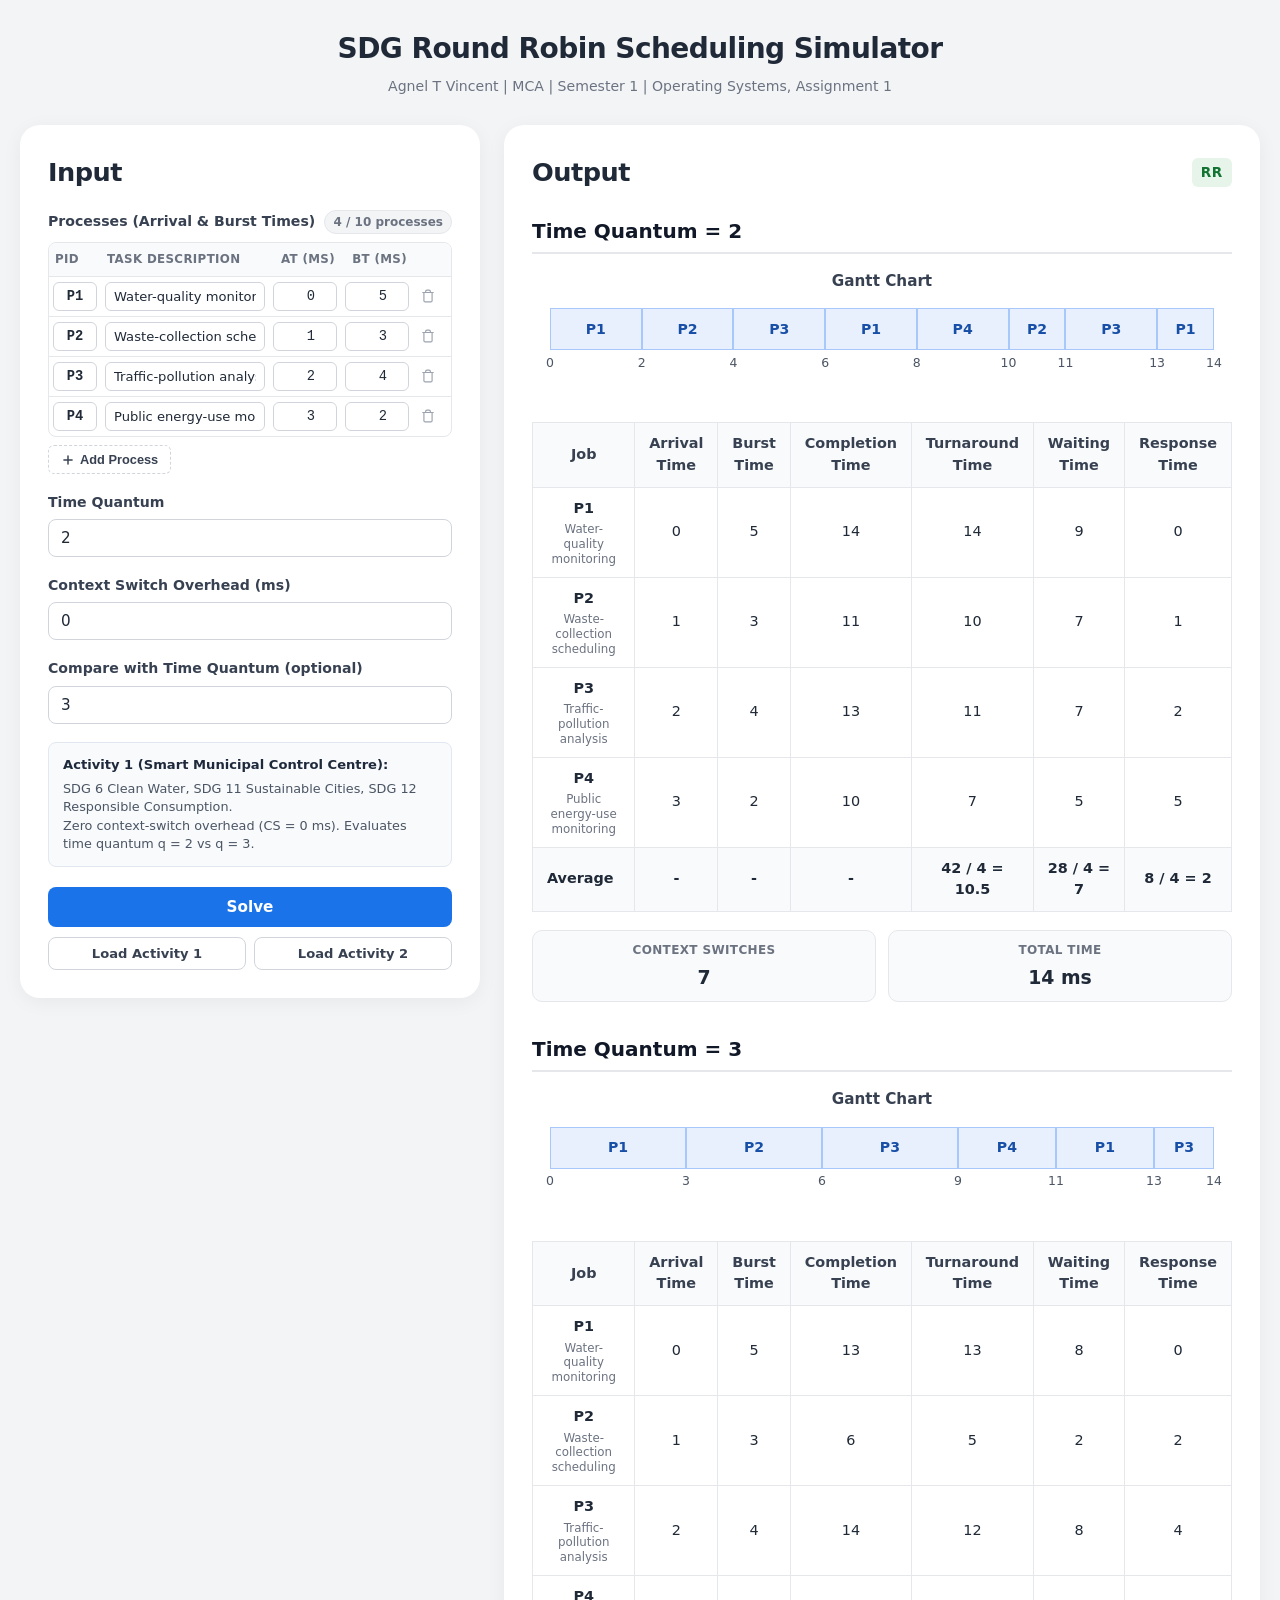
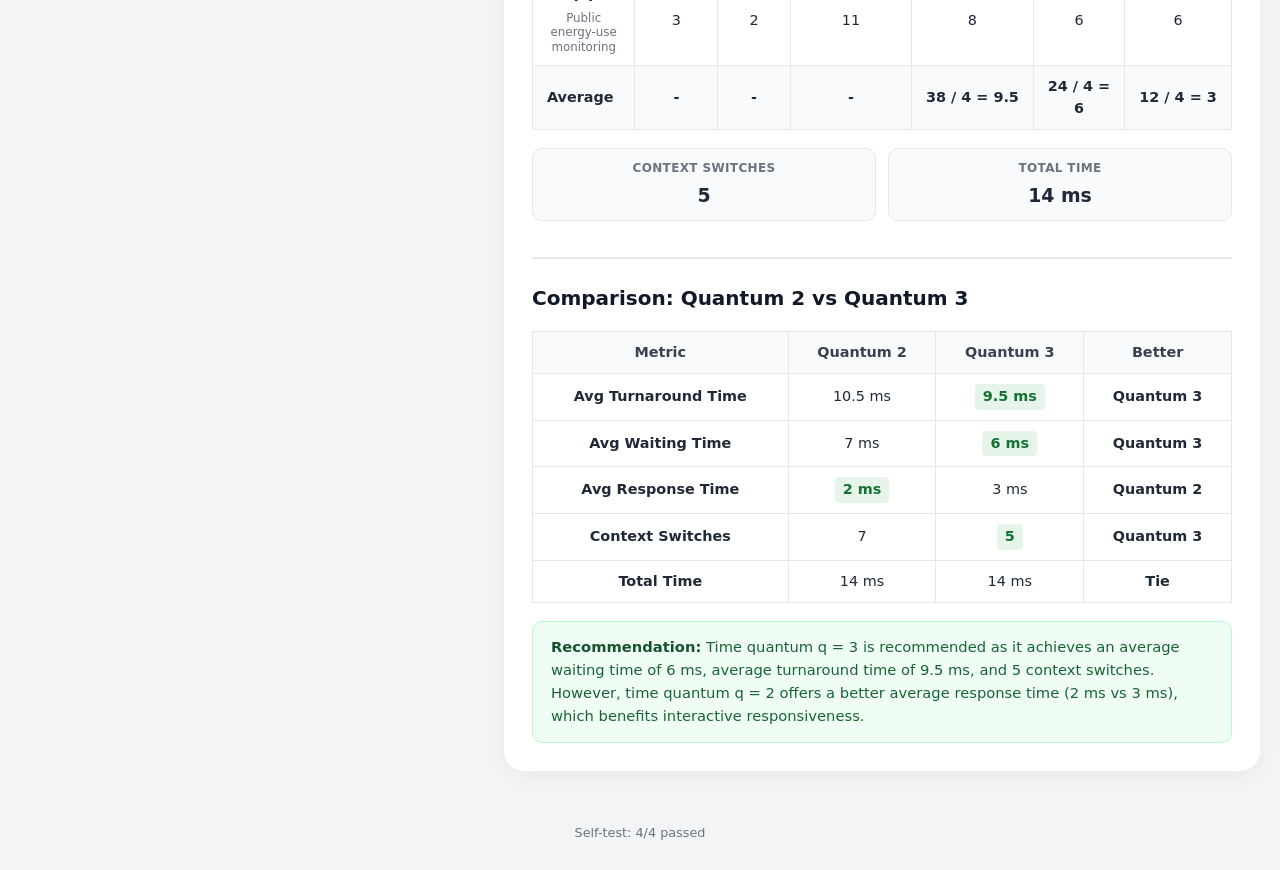
==== commit a86f0acb: "os1 - stable version. minor ui changes from last version" ====
--- a/OS1 - Roundrobin Scheduler/index.html
+++ b/OS1 - Roundrobin Scheduler/index.html
@@ -23,14 +23,39 @@
 
       <!-- Input Form Fields -->
       <form id="scheduler-form" onsubmit="return false;">
-        <div class="form-group">
-          <label for="arrival-input">Arrival Times</label>
-          <input type="text" id="arrival-input" value="0 1 2 3" placeholder="e.g. 0 1 2 3">
-        </div>
+        <!-- Process Configuration Table (Row-wise AT & BT) -->
+        <div class="process-table-section">
+          <div class="table-header-row">
+            <label class="form-section-label">Processes (Arrival &amp; Burst Times)</label>
+            <span id="process-counter" class="process-counter">4 processes</span>
+          </div>
 
-        <div class="form-group">
-          <label for="burst-input">Burst Times</label>
-          <input type="text" id="burst-input" value="5 3 4 2" placeholder="e.g. 5 3 4 2">
+          <div class="process-table-container">
+            <table class="table input-table" id="process-input-table">
+              <thead>
+                <tr>
+                  <th scope="col" style="width: 52px;">PID</th>
+                  <th scope="col">Task Description</th>
+                  <th scope="col" style="width: 72px;" class="text-right">AT (ms)</th>
+                  <th scope="col" style="width: 72px;" class="text-right">BT (ms)</th>
+                  <th scope="col" style="width: 38px;" class="text-center"></th>
+                </tr>
+              </thead>
+              <tbody id="process-table-body">
+                <!-- Dynamically populated process rows -->
+              </tbody>
+            </table>
+          </div>
+
+          <div class="table-actions">
+            <button type="button" id="add-process-btn" class="btn-add-process">
+              <svg width="14" height="14" viewBox="0 0 24 24" fill="none" stroke="currentColor" stroke-width="2.5" stroke-linecap="round" stroke-linejoin="round">
+                <line x1="12" y1="5" x2="12" y2="19"></line>
+                <line x1="5" y1="12" x2="19" y2="12"></line>
+              </svg>
+              Add Process
+            </button>
+          </div>
         </div>
 
         <div class="form-group">
--- a/OS1 - Roundrobin Scheduler/style.css
+++ b/OS1 - Roundrobin Scheduler/style.css
@@ -75,7 +75,7 @@
 .main-layout {
   display: flex;
   gap: 24px;
-  max-width: 1280px;
+  max-width: 1400px;
   width: 100%;
   margin: 0 auto;
   align-items: flex-start;
@@ -99,8 +99,179 @@
 
 /* Left Card: Input */
 .input-card {
-  flex: 0 0 320px;
-  width: 320px;
+  flex: 0 0 460px;
+  width: 460px;
+}
+
+/* Process Configuration Table (Row-wise AT & BT) */
+.process-table-section {
+  margin-top: 18px;
+}
+
+.table-header-row {
+  display: flex;
+  align-items: center;
+  justify-content: space-between;
+  margin-bottom: 8px;
+}
+
+.form-section-label {
+  font-size: 0.88rem;
+  font-weight: 600;
+  color: #374151;
+}
+
+.process-counter {
+  font-size: 0.75rem;
+  color: var(--text-muted);
+  font-weight: 600;
+  background: #f3f4f6;
+  border: 1px solid var(--border-light);
+  padding: 2px 8px;
+  border-radius: 12px;
+}
+
+.process-table-container {
+  overflow-x: auto;
+  border: 1px solid var(--border-light);
+  border-radius: 8px;
+  background-color: #ffffff;
+}
+
+.input-table {
+  width: 100%;
+  border-collapse: collapse;
+  font-size: 0.85rem;
+}
+
+.input-table th {
+  padding: 8px 6px;
+  background-color: #f9fafb;
+  color: var(--text-muted);
+  font-weight: 600;
+  font-size: 0.74rem;
+  text-transform: uppercase;
+  letter-spacing: 0.03em;
+  border-bottom: 1px solid var(--border-light);
+  white-space: nowrap;
+  text-align: left;
+}
+
+.input-table th.text-right {
+  text-align: right;
+}
+
+.input-table th.text-center {
+  text-align: center;
+}
+
+.input-table td {
+  padding: 5px 4px;
+  border-bottom: 1px solid var(--border-light);
+  vertical-align: middle;
+}
+
+.input-table tbody tr:last-child td {
+  border-bottom: none;
+}
+
+.input-table tbody tr:hover {
+  background-color: #f9fafb;
+}
+
+.cell-input {
+  font-family: inherit;
+  font-size: 0.86rem;
+  padding: 6px 8px;
+  border: 1px solid var(--border-input);
+  border-radius: 6px;
+  background-color: #ffffff;
+  color: var(--text-main);
+  outline: none;
+  width: 100%;
+  box-sizing: border-box;
+  transition: border-color 0.15s ease, box-shadow 0.15s ease;
+}
+
+.cell-input:focus {
+  border-color: var(--primary-blue);
+  box-shadow: 0 0 0 2px var(--focus-ring);
+}
+
+.cell-input.input-error {
+  border-color: var(--error-text) !important;
+  background-color: #fef2f2 !important;
+}
+
+.cell-input-id {
+  font-family: ui-monospace, SFMono-Regular, Menlo, Monaco, Consolas, monospace;
+  font-weight: 700;
+  text-align: center;
+}
+
+.cell-input-task {
+  font-size: 0.82rem;
+}
+
+.cell-input-num {
+  font-family: ui-monospace, SFMono-Regular, Menlo, Monaco, Consolas, monospace;
+  text-align: right;
+  padding-right: 6px;
+}
+
+.btn-delete-row {
+  background: transparent;
+  border: none;
+  color: #9ca3af;
+  cursor: pointer;
+  padding: 4px;
+  border-radius: 4px;
+  display: inline-flex;
+  align-items: center;
+  justify-content: center;
+  transition: all 0.15s ease;
+}
+
+.btn-delete-row:hover:not(:disabled) {
+  color: #dc2626;
+  background-color: #fee2e2;
+}
+
+.btn-delete-row:disabled {
+  opacity: 0.25;
+  cursor: not-allowed;
+}
+
+.table-actions {
+  margin-top: 8px;
+  display: flex;
+  justify-content: flex-start;
+}
+
+.btn-add-process {
+  padding: 6px 12px;
+  font-size: 0.8rem;
+  font-weight: 600;
+  color: #374151;
+  background-color: #ffffff;
+  border: 1px dashed var(--border-input);
+  border-radius: 6px;
+  display: inline-flex;
+  align-items: center;
+  gap: 5px;
+  cursor: pointer;
+  transition: all 0.15s ease;
+}
+
+.btn-add-process:hover:not(:disabled) {
+  background-color: #f9fafb;
+  border-color: var(--primary-blue);
+  color: var(--primary-blue);
+}
+
+.btn-add-process:disabled {
+  opacity: 0.5;
+  cursor: not-allowed;
 }
 
 .form-group {
@@ -386,6 +557,14 @@
   background-color: #fcfcfc;
 }
 
+.job-task-desc {
+  font-size: 0.74rem;
+  color: var(--text-muted);
+  font-weight: 400;
+  margin-top: 3px;
+  line-height: 1.25;
+}
+
 /* Table Average Row */
 .row-average {
   font-weight: 600;
